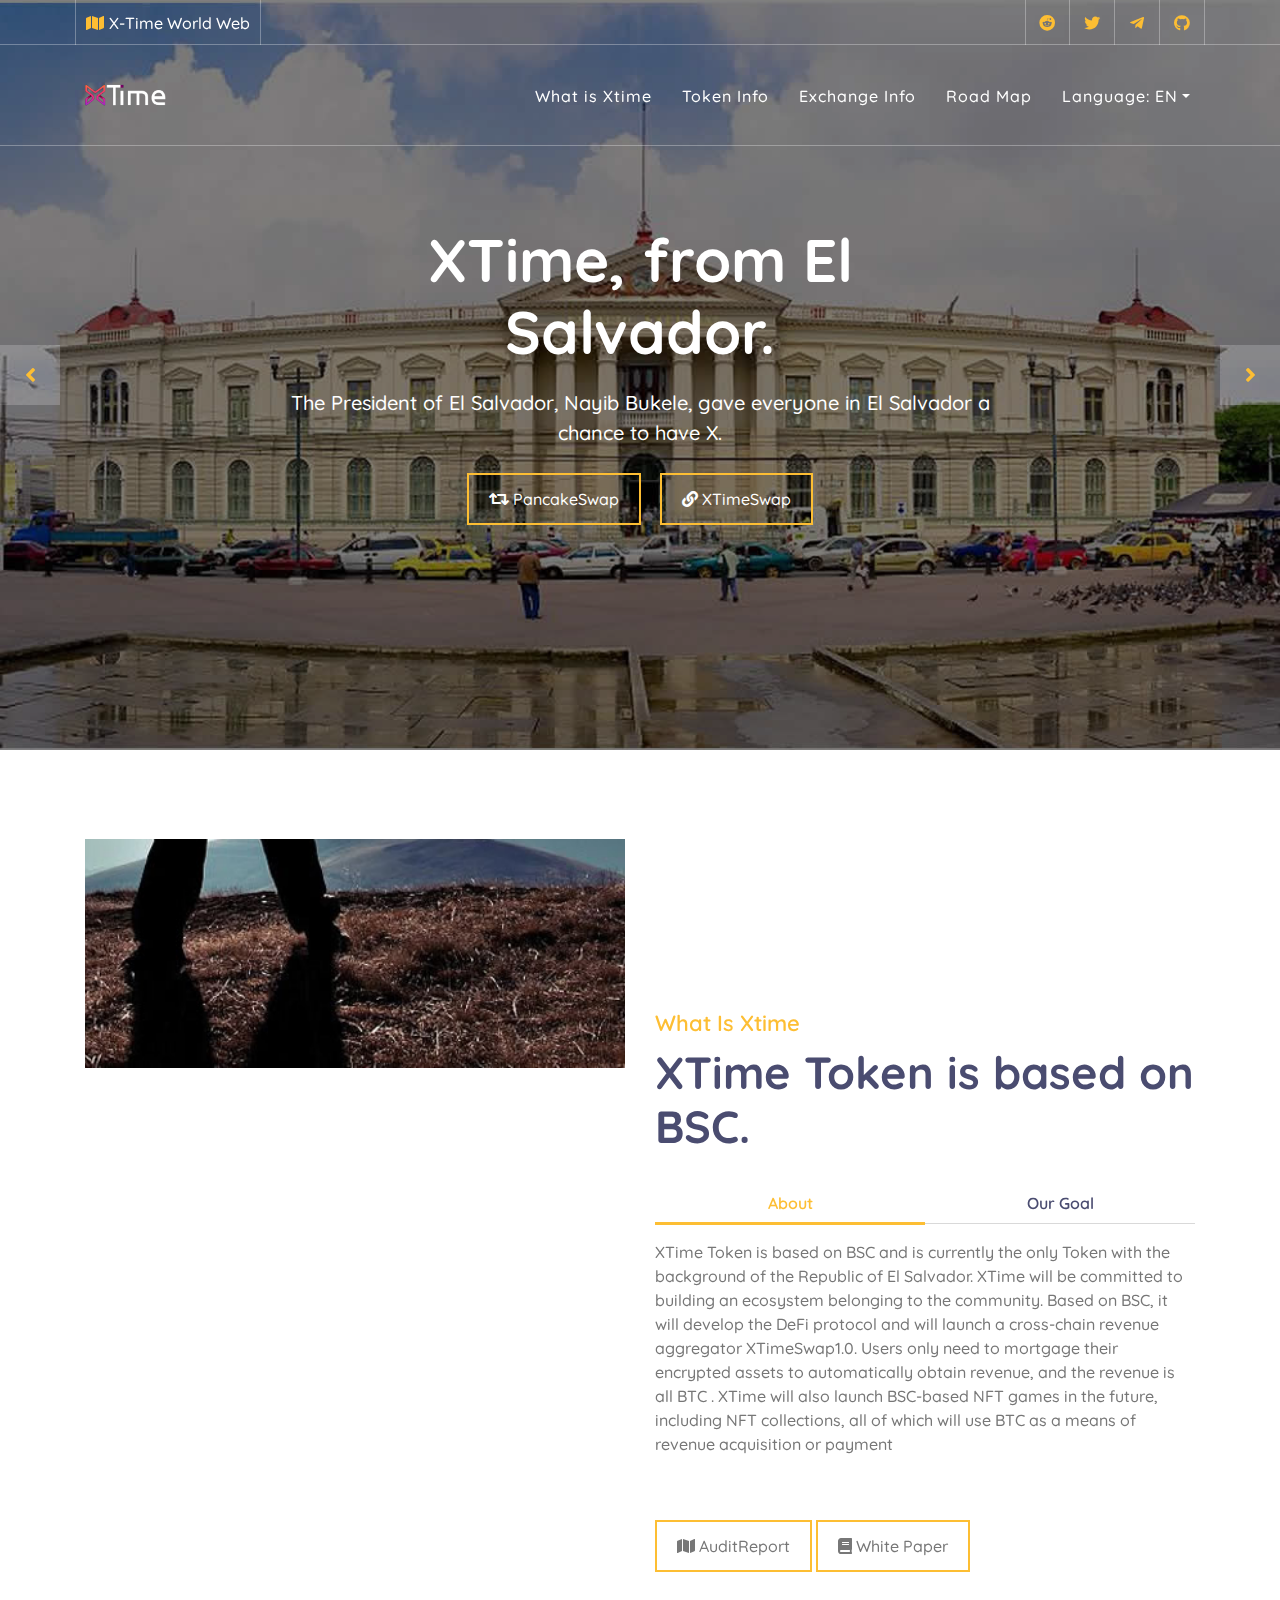
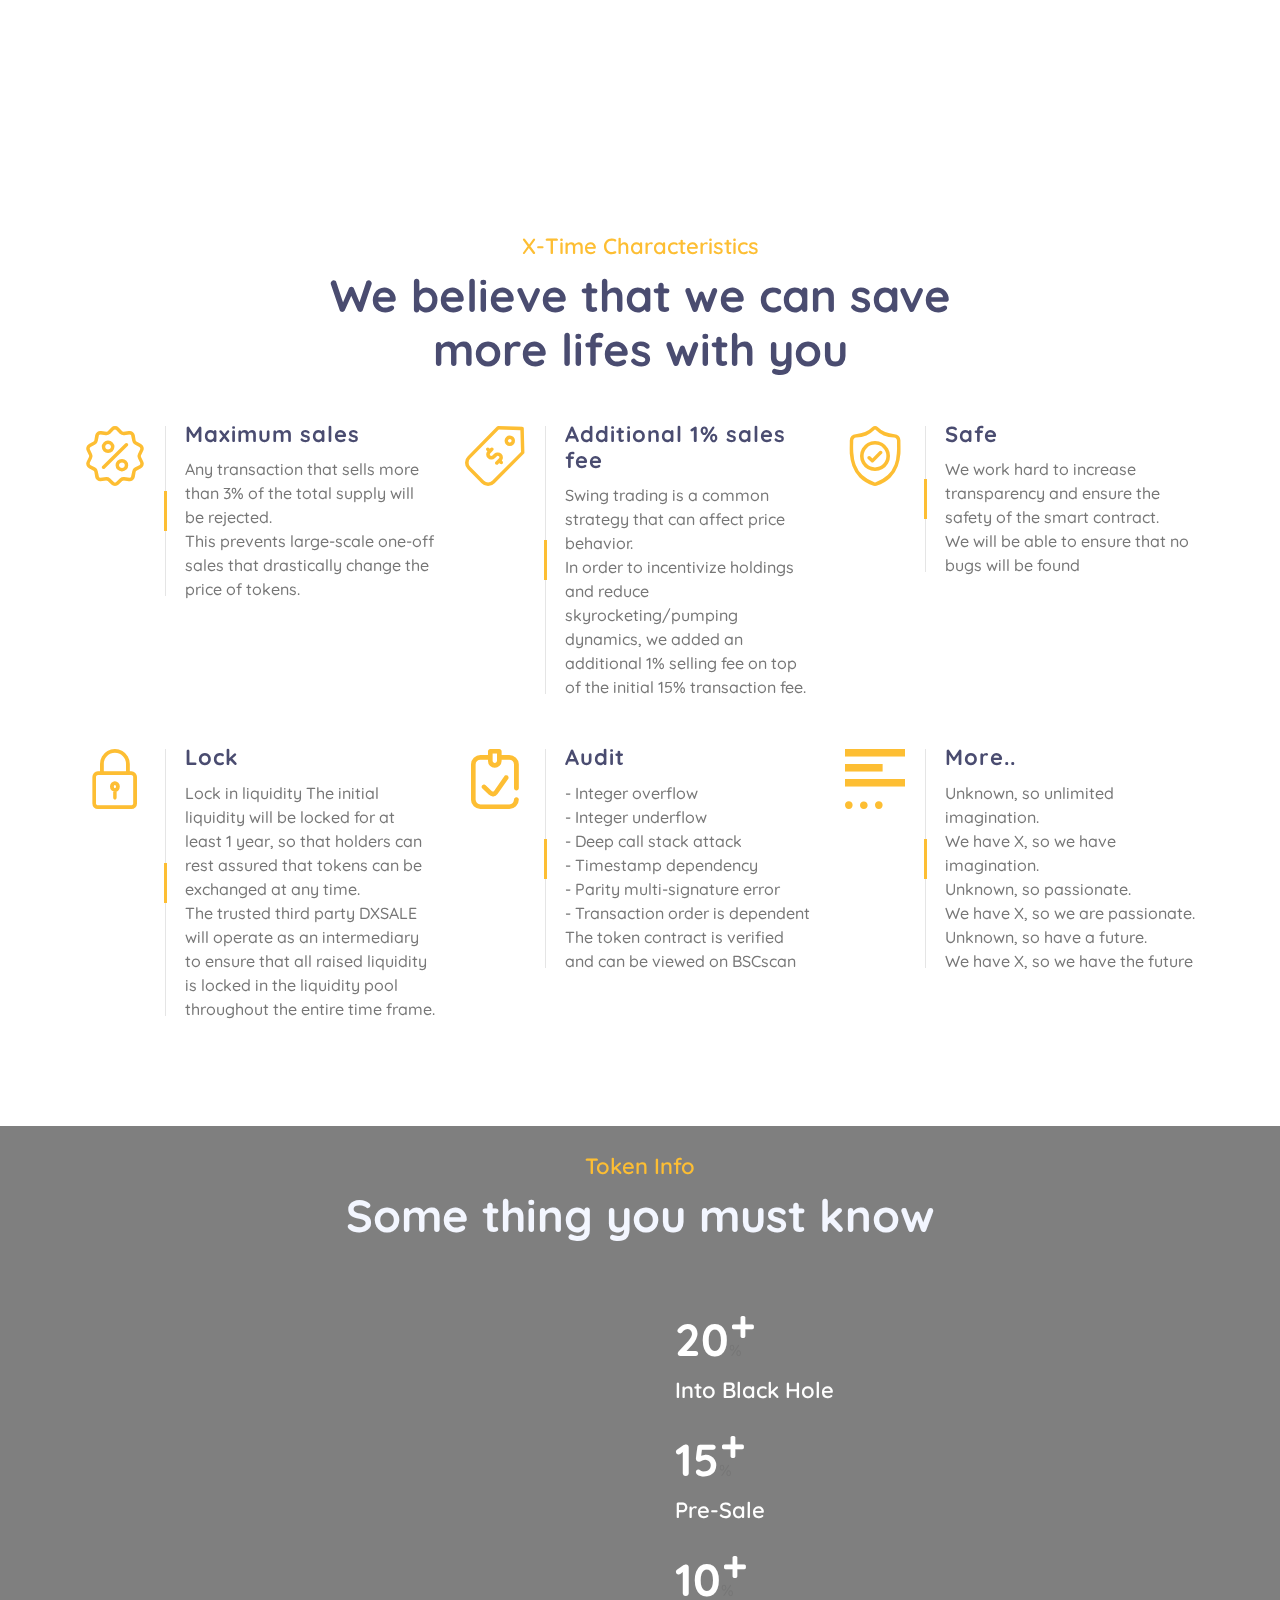
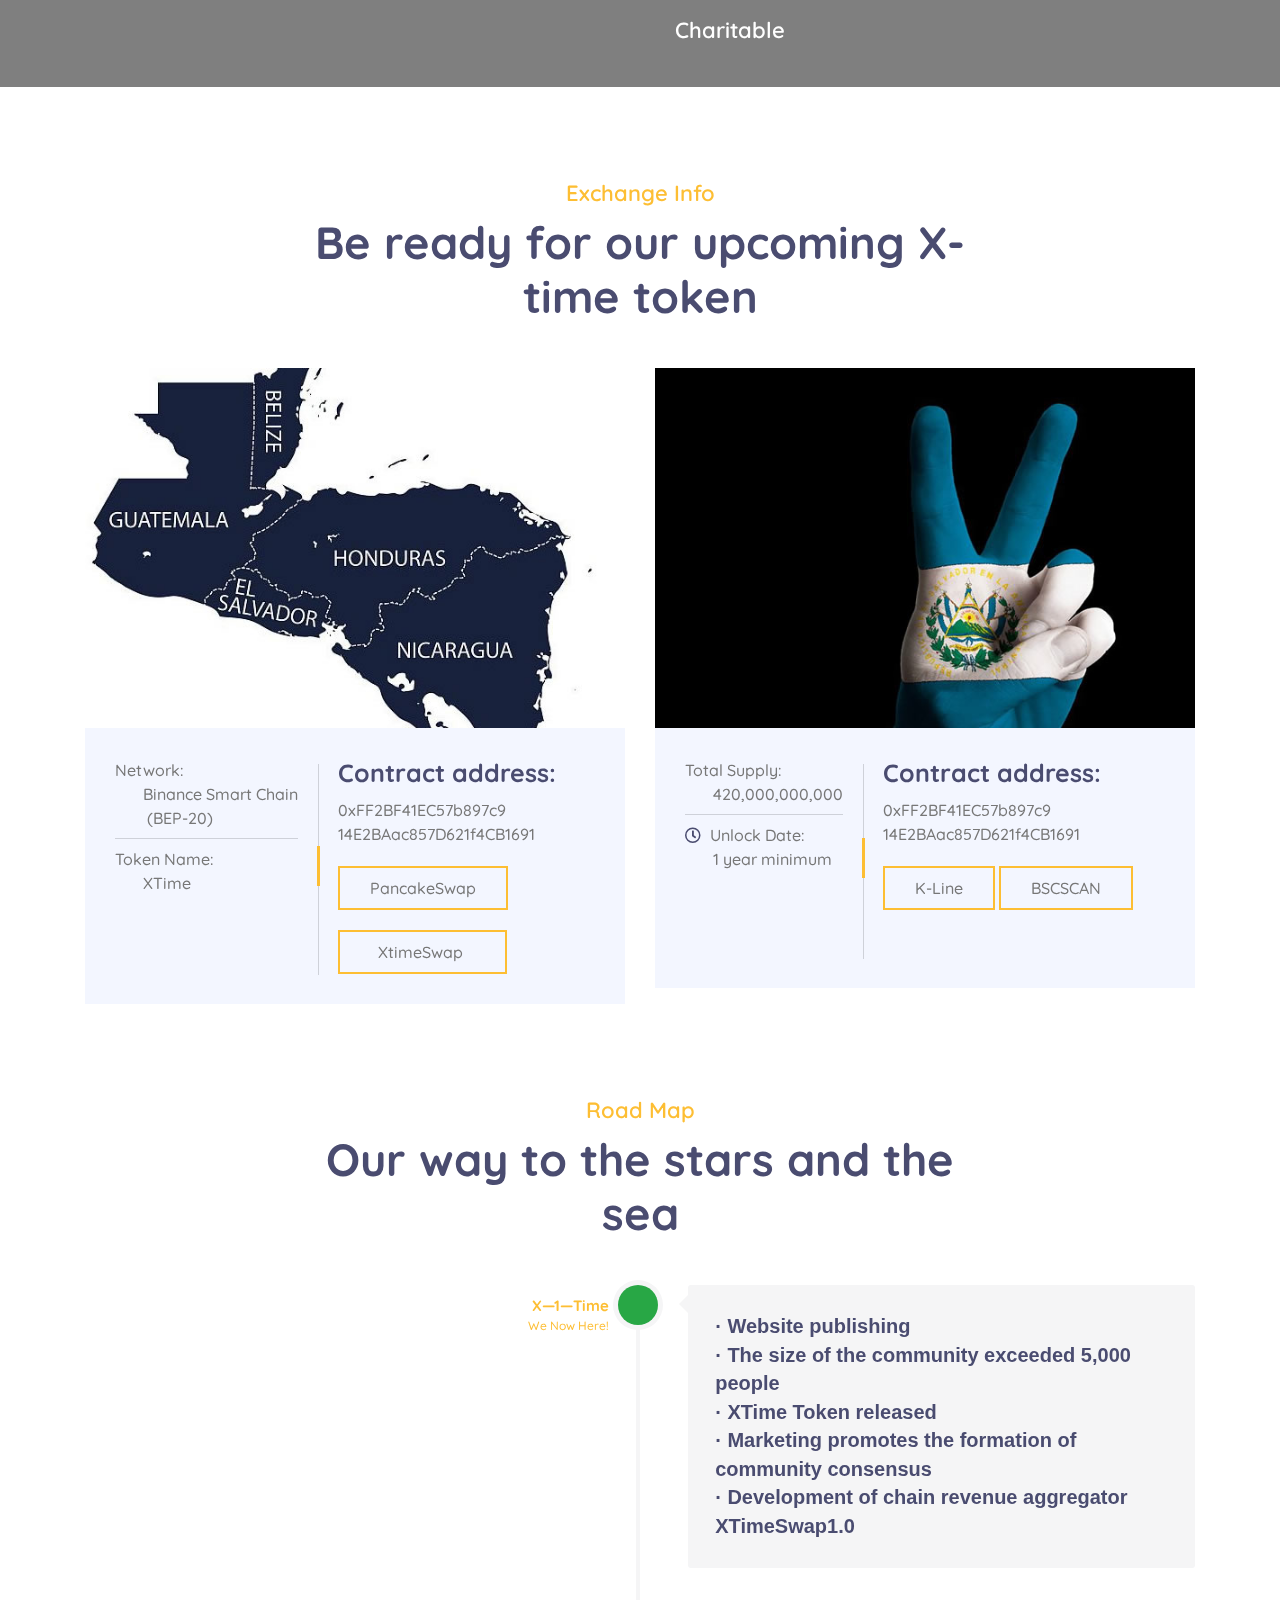
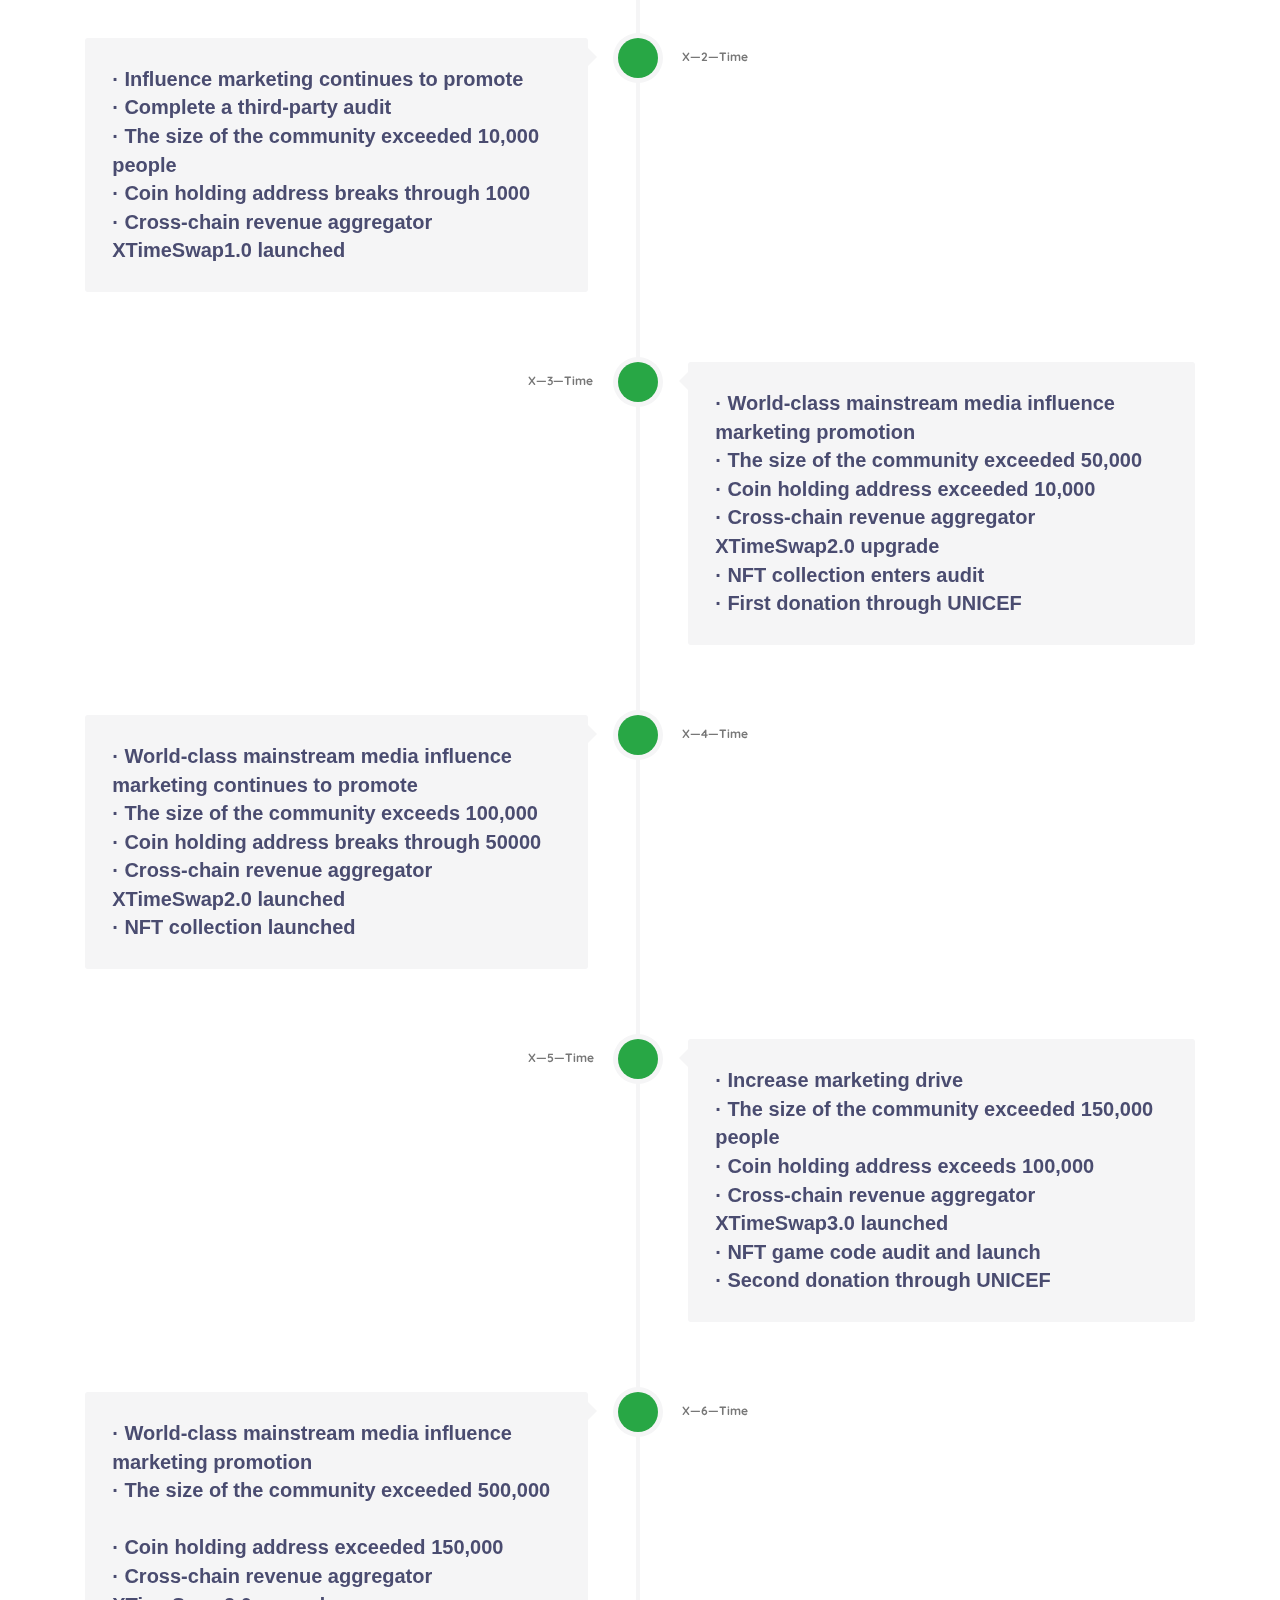
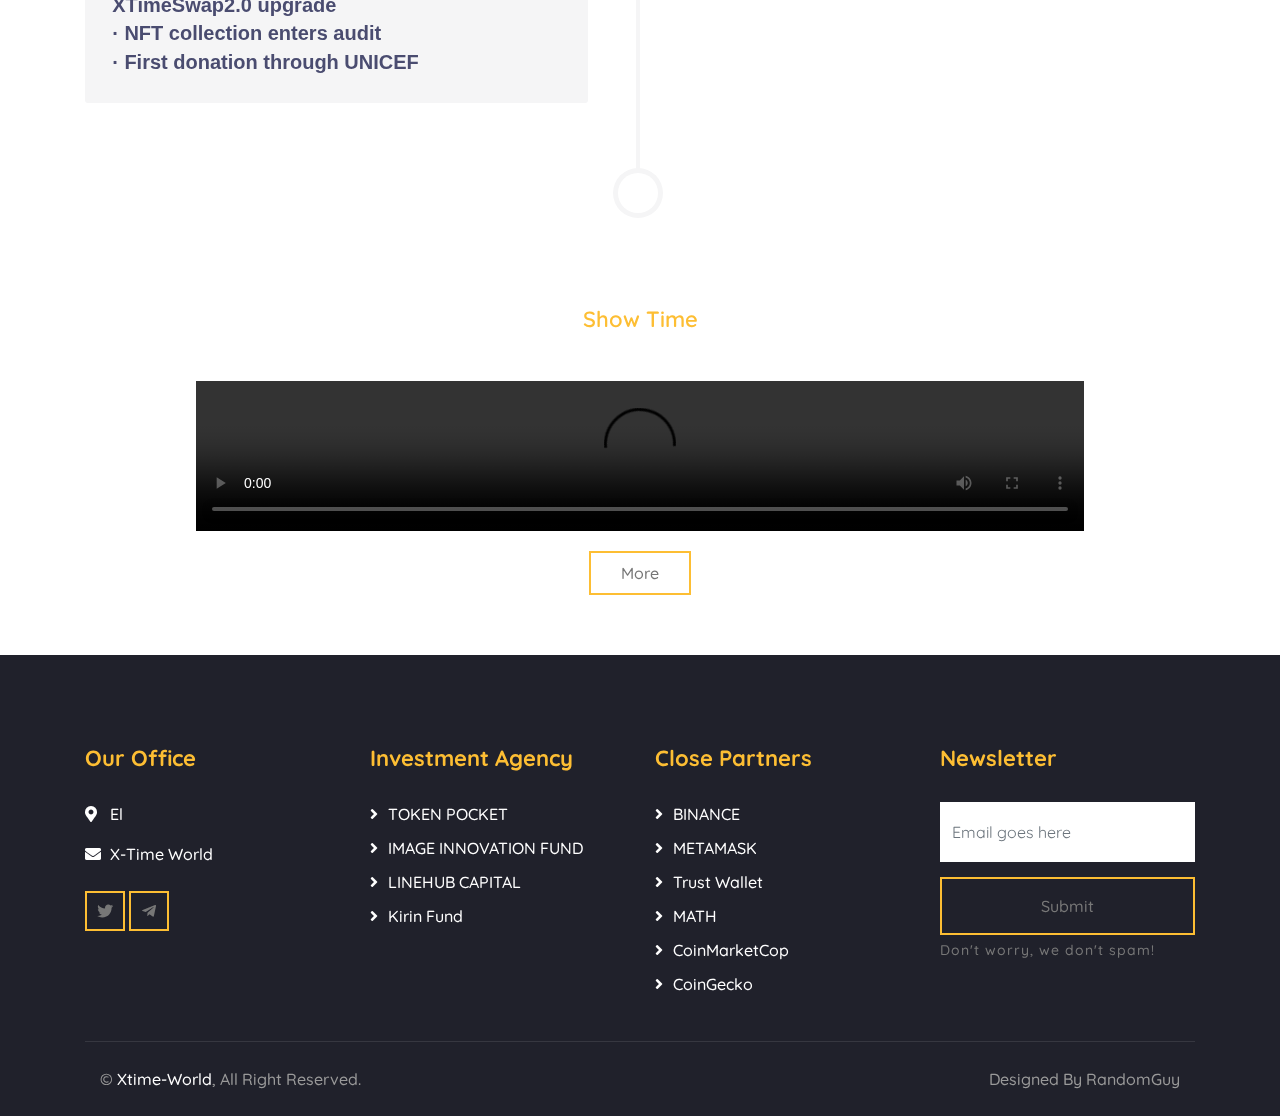
==== index.html @ 5f79896c "God make this page" ====
<!DOCTYPE html>
<html>
	<head>
		<meta charset="utf-8">
		<title>Xtime World</title>
		<meta content="width=device-width, initial-scale=1.0" name="viewport">
		<meta content="Xtime World Bitcoin" name="keywords">
		<meta content="Xtime  World" name="description">
		<meta name="twitter:image" content = "img/logo-icon.png">
		<meta name="twitter:card" content="summary">
		<meta name="twitter:title" content="XTime Token is based on BSC and is currently the only Token with the background of the Republic of El Salvador. ">
		<meta name="twitter:description" content="XTime World">
		<!-- Favicon -->
		<link href="img/logo-icon.png" rel="icon">

		<!-- Google Font -->
		<link href="https://fonts.googleapis.com/css2?family=Quicksand:wght@300;400;500;600;700&display=swap"
			rel="stylesheet">

		<!-- CSS Libraries -->
		<link href="https://stackpath.bootstrapcdn.com/bootstrap/4.4.1/css/bootstrap.min.css" rel="stylesheet">
		<link href="https://cdn.bootcdn.net/ajax/libs/font-awesome/5.15.3/css/all.min.css" rel="stylesheet">
		<link href="lib/flaticon/font/flaticon.css" rel="stylesheet">
		<link href="lib/animate/animate.min.css" rel="stylesheet">
		<link href="lib/owlcarousel/assets/owl.carousel.min.css" rel="stylesheet">
		<script src="https://cdn.staticfile.org/echarts/4.3.0/echarts.min.js"></script>
		<!-- Template Stylesheet -->
		<link href="css/style.css" rel="stylesheet">
	</head>

	<body>
		<!-- Top Bar Start -->
		<div class="top-bar d-none d-md-block">
			<div class="container-fluid">
				<div class="row">
					<div class="col-md-8">
						<div class="top-bar-left">
							<div class="text">
								<i class="fas fa-map"></i>
								<p>X-Time World Web</p>
							</div>
						</div>
					</div>
					<div class="col-md-4">
						<div class="top-bar-right">
							<div class="social">
								<a href="https://www.reddit.com/r/XTimeOfficial/"><i class="fab fa-reddit"></i></a>
								<a href="https://twitter.com/SLV_XTime"><i class="fab fa-twitter"></i></a>
								<a href="https://t.me/XTimeOC"><i class="fab fa-telegram-plane"></i></a>
								<a href=""><i class="fab fa-github"></i></a>
							</div>
						</div>
					</div>
				</div>
			</div>
		</div>
		<!-- Top Bar End -->

		<!-- Nav Bar Start -->
		<div class="navbar navbar-expand-lg bg-dark navbar-dark">
			<div class="container-fluid">
				<img src="img/logo.png" style="height: 60px;" />
				<button type="button" class="navbar-toggler" data-toggle="collapse" data-target="#navbarCollapse">
					<span class="navbar-toggler-icon"></span>
				</button>

				<div class="collapse navbar-collapse justify-content-between" id="navbarCollapse">
					<div class="navbar-nav ml-auto">
						<a href="#about" class="nav-item nav-link label trans">What is Xtime</a>
						<a href="#tokeninfo" class="nav-item nav-link label trans">Token Info</a>
						<a href="#exchangeinfo" class="nav-item nav-link label trans">Exchange Info</a>
						<a href="#roadmap" class="nav-item nav-link label trans">Road Map</a>

						<div class="nav-item dropdown">
							<a href="#" class="nav-link dropdown-toggle trans" data-toggle="dropdown">Language: EN</a>
							<div class="dropdown-menu" id="menux">
								<a onclick="window.translate(-1)" class="dropdown-item">English</a>
								<a onclick="window.translate(0)" class="dropdown-item">简体中文</a>
								<a onclick="window.translate(1)" class="dropdown-item">繁體中文</a>
								<a onclick="window.translate(2)" class="dropdown-item">日本語</a>
							</div>
						</div>
					</div>
				</div>
			</div>
		</div>
		<!-- Nav Bar End -->


		<!-- Carousel Start -->
		<div class="carousel">
			<div class="container-fluid">
				<div class="owl-carousel">
					<div class="carousel-item">
						<div class="carousel-img">
							<img src="img/carousel-1.jpg" alt="Image">
						</div>
						<div class="carousel-text">
							<h1 class="trans">XTime, from El Salvador.</h1>
							<p id="p1" class="trans">
								The President of El Salvador, Nayib Bukele, gave everyone in El Salvador a chance to
								have X.
							</p>
							<div class="carousel-btn">
								<a class="btn btn-custom" href="https://pancakeswap.finance/swap?outputCurrency=0xFF2BF41EC57b897c914E2BAac857D621f4CB1691">
									<i class="fas fa-retweet"></i>
									PancakeSwap
								</a>
								<a class="btn btn-custom" href="XTimeSwap/index.html">
									<i class="fas fa-link" ></i>
									XTimeSwap
								</a>
							</div>
						</div>
					</div>
					<div class="carousel-item">
						<div class="carousel-img">
							<img src="img/carousel-2.jpg" alt="Image">
						</div>
						<div class="carousel-text">
							<h1 class="trans">Unknown, so unlimited imagination.</h1>
							<p id="p2" class="trans">
								We have X, so we have imagination.
								We have X, so we are passionate.
								We have X, so we have the future.
							</p>
							<div class="carousel-btn">
								<a class="btn btn-custom" href="https://pancakeswap.finance/swap?outputCurrency=0xFF2BF41EC57b897c914E2BAac857D621f4CB1691">
									<i class="fas fa-retweet"></i>
									PancakeSwap
								</a>
								<a class="btn btn-custom" href="XTimeSwap/index.html">
									<i class="fas fa-link"></i>
									XTimeSwap
								</a>
							</div>
						</div>
					</div>
					<div class="carousel-item">
						<div class="carousel-img">
							<img src="img/carousel-3.jpg" alt="Image">
						</div>
						<div class="carousel-text">
							<h1 class="trans">Bringing smiles to millions</h1>
							<p id="p3" class="trans">
								Hopefully, this opportunity can be brought to everyone in the world through XTime.
							</p>
							<div class="carousel-btn">
								<a class="btn btn-custom" href="https://pancakeswap.finance/swap?outputCurrency=0xFF2BF41EC57b897c914E2BAac857D621f4CB1691">
									<i class="fas fa-retweet"></i>
									PancakeSwap
								</a>
								<a class="btn btn-custom" href="XTimeSwap/index.html">
									<i class="fas fa-link" ></i>
									XTimeSwap
								</a>
							</div>
						</div>
					</div>
				</div>
			</div>
		</div>
		<!-- Carousel End -->
		<div id="about">
			<!-- About Start -->
			<div class="about">
				<div class="container">
					<div class="row align-items-center">
						<div class="col-lg-6">
							<div class="about-img" data-parallax="scroll" data-image-src="img/about.jpg"></div>
						</div>
						<div class="col-lg-6">
							<div class="section-header">
								<p class="trans">What is Xtime</p>
								<h2 class="trans">XTime Token is based on BSC.</h2>
							</div>
							<div class="about-tab">
								<ul class="nav nav-pills nav-justified">
									<li class="nav-item">
										<a class="nav-link active trans" data-toggle="pill" href="#tab-content-1">About</a>
									</li>
									<li class="nav-item">
										<a class="nav-link trans" data-toggle="pill" href="#tab-content-2">Our Goal</a>
									</li>
								</ul>

								<div class="tab-content">
									<div id="tab-content-1" class="container tab-pane active">
										<p id="p4" class="trans">
											XTime Token is based on BSC and is currently the only Token with the background
											of
											the Republic of El Salvador. XTime will be committed to building an ecosystem
											belonging to the community. Based on BSC, it will develop the DeFi protocol and
											will
											launch a cross-chain revenue aggregator XTimeSwap1.0. Users only need to mortgage
											their
											encrypted assets to automatically obtain revenue, and the revenue is all BTC .
											XTime
											will also launch BSC-based NFT games in the future, including NFT collections,
											all
											of which will use BTC as a means of revenue acquisition or payment
										</p>
										<br /><br />
										<a class="btn btn-custom" 
										href="./XTime.pdf"
										>
											<i class="fas fa-map"></i>&nbsp;<span class="trans">AuditReport</span>
										</a>
										<a class="btn btn-custom" href="./whitepaper.pdf">
											<i class="fas fa-book"></i>&nbsp;<span class="trans">White Paper</span>
										</a>
									</div>
									<div id="tab-content-2" class="container tab-pane fade">
										<p id="p6" class="trans">
											XTime's future goals are undoubtedly inclusive and powerful. In the future
											roadmap,
											XTime's goal is to establish a cross-chain financial infrastructure, unlock the
											Internet of value, and at the same time cultivate a strong community, and will
											support the willingness to use BTC and XTime as payment methods.
										</p>
										<br /><br /><br /><br /><br /><br />
										<a class="btn btn-custom" 
										href="./XTime.pdf"
										>
											<i class="fas fa-map"></i>&nbsp;<span class="trans">AuditReport</span>
										</a>
										<a class="btn btn-custom" href="./whitepaper.pdf">
											<i class="fas fa-book"></i>&nbsp;<span class="trans">White Paper</span>
										</a>
									</div>

								</div>
							</div>
						</div>
					</div>
				</div>
			</div>
			<!-- About End -->


			<!-- Service Start -->
			<div class="service">
				<div class="container">
					<div class="section-header text-center">
						<p class="trans">X-Time Characteristics</p>
						<h2 class="trans">We believe that we can save more lifes with you</h2>
					</div>
					<div class="row">
						<div class="col-lg-4 col-md-6">
							<div class="service-item">
								<div class="service-icon">
									<i class="flaticon-discount"></i>
								</div>
								<div class="service-text">
									<h3 class="trans">Maximum sales</h3>
									<p id="p7">Any transaction that sells more than
										3% of the total supply will be rejected.<br />
										This prevents large-scale one-off sales
										that drastically change the price of
										tokens.

									</p>
								</div>
							</div>
						</div>
						<div class="col-lg-4 col-md-6">
							<div class="service-item">
								<div class="service-icon">
									<i class="flaticon-fees"></i>
								</div>
								<div class="service-text">
									<h3 class="trans">Additional 1% sales fee</h3>
									<p>Swing trading is a common strategy
										that can affect price behavior.<br /> In order
										to incentivize holdings and reduce
										skyrocketing/pumping dynamics, we
										added an additional 1% selling fee on
										top of the initial 15% transaction fee.
									</p>
								</div>
							</div>
						</div>
						<div class="col-lg-4 col-md-6">
							<div class="service-item">
								<div class="service-icon">
									<i class="flaticon-shield"></i>
								</div>
								<div class="service-text">
									<h3 class="trans">Safe</h3>
									<p>We work hard to increase transparency and
										ensure the safety of the smart contract.<br /> We
										will be able to ensure that no bugs will be
										found

									</p>
								</div>
							</div>
						</div>
						<div class="col-lg-4 col-md-6">
							<div class="service-item">
								<div class="service-icon">
									<i class="flaticon-padlock-1"></i>
								</div>
								<div class="service-text">
									<h3 class="trans">Lock</h3>
									<p>Lock in liquidity
										The initial liquidity will be locked for at least 1
										year, so that holders can rest assured that
										tokens can be exchanged at any time.<br />
										The trusted third party DXSALE will operate as
										an intermediary to ensure that all raised
										liquidity is locked in the liquidity pool
										throughout the entire time frame.

									</p>
								</div>
							</div>
						</div>
						<div class="col-lg-4 col-md-6">
							<div class="service-item">
								<div class="service-icon">
									<i class="flaticon-audit"></i>
								</div>
								<div class="service-text">
									<h3 class="trans">Audit</h3>
									<p> - Integer overflow<br />
										- Integer underflow<br />
										- Deep call stack attack<br />
										- Timestamp dependency<br />
										- Parity multi-signature error<br />
										- Transaction order is dependent<br />
										The token contract is verified and can be
										viewed on BSCscan

									</p>
								</div>
							</div>
						</div>
						<div class="col-lg-4 col-md-6">
							<div class="service-item">
								<div class="service-icon">
									<i class="flaticon-read-more"></i>
								</div>
								<div class="service-text">
									<h3 class="trans">More..</h3>
									<p>Unknown, so unlimited imagination.<br />
										We have X, so we have imagination.<br />
										Unknown, so passionate.<br />
										We have X, so we are passionate.<br />
										Unknown, so have a future.<br />
										We have X, so we have the future

									</p>
								</div>
							</div>
						</div>
					</div>
				</div>
			</div>
			<!-- Service End -->
		</div>
		<!-- Facts Start -->
		<div id="tokeninfo" class="facts" data-parallax="scroll" data-image-src="img/facts.jpg">

			<div class="container">
				<div class="section-header text-center">
					<br />
					<p class="trans">Token Info</p>
					<h2 style="color: #F3F6FF;" class="trans">Some thing you must know</h2>
				</div>
				<div class="row">
					<div class="col-lg-6 col-md-12">
						<div id="main" style="width: 100%;height: 400px;"></div>
					</div>
					<div class="col-lg-6 col-md-12">
						<div class="facts-item">
							<i class="flaticon-charity"></i>
							<div class="facts-text">
								<h3 class="facts-plus" data-toggle="counter-up">20</h3>%
								<p class="trans">Into Black Hole</p>
							</div>
						</div>
						<div class="facts-item">
							<i class="flaticon-charity"></i>
							<div class="facts-text">
								<h3 class="facts-plus" data-toggle="counter-up">15</h3>%
								<p class="trans">Pre-Sale</p>
							</div>
						</div>
						<div class="facts-item">
							<i class="flaticon-charity"></i>
							<div class="facts-text">
								<h3 class="facts-plus" data-toggle="counter-up">10</h3>%
								<p class="trans">Charitable</p>
							</div>
						</div>
					</div>
				</div>
			</div>
		</div>
		<!-- Facts End -->

		<!-- Event Start -->
		<div id="exchangeinfo" class="event">
			<div class="container">
				<div class="section-header text-center">
					<p class="trans">Exchange Info</p>
					<h2 class="trans">Be ready for our upcoming X-time token</h2>
				</div>
				<div class="row">
					<div class="col-lg-6">
						<div class="event-item">
							<img src="img/event-1.jpg" alt="Image">
							<div class="event-content">
								<div class="event-meta">
									<p>Network:<br />&nbsp;&nbsp;&nbsp;&nbsp;&nbsp;&nbsp;&nbsp;Binance Smart
										Chain<br />&nbsp;&nbsp;&nbsp;&nbsp;&nbsp;&nbsp;&nbsp; (BEP-20)</p>
									<p>Token Name:<br />&nbsp;&nbsp;&nbsp;&nbsp;&nbsp;&nbsp;&nbsp;XTime </p>
								</div>
								<div class="event-text">
									<h3>Contract address:</h3>
									<p style="word-wrap: break-word;">
										0xFF2BF41EC57b897c9<br/>14E2BAac857D621f4CB1691
									</p>
									<a class="btn btn-custom" href="https://pancakeswap.finance/swap?outputCurrency=0xFF2BF41EC57b897c914E2BAac857D621f4CB1691">PancakeSwap</a>
									<a class="btn btn-custom"
										href="">&nbsp;&nbsp;XtimeSwap&nbsp;&nbsp;&nbsp;</a>
								</div>
							</div>
						</div>
					</div>
					<div class="col-lg-6">
						<div class="event-item">
							<img src="img/event-2.jpg" alt="Image">
							<div class="event-content">
								<div class="event-meta">
									<p>Total
										Supply:<br />&nbsp;&nbsp;&nbsp;&nbsp;&nbsp;&nbsp;&nbsp;420,000,000,000
									</p>
									<p><i class="far fa-clock"></i>Unlock
										Date:<br />&nbsp;&nbsp;&nbsp;&nbsp;&nbsp;&nbsp;&nbsp;1 year minimum</p>
								</div>
								<div class="event-text">
									<h3>Contract address:</h3>
									<p style="word-wrap: break-word;">
										0xFF2BF41EC57b897c9<br/>14E2BAac857D621f4CB1691
									</p>
									<a class="btn btn-custom trans" href="https://poocoin.app/tokens/0xff2bf41ec57b897c914e2baac857d621f4cb1691">K-Line</a>
									<a class="btn btn-custom" href="https://bscscan.com/token/0xff2bf41ec57b897c914e2baac857d621f4cb1691#balances">BSCSCAN</a>
									<br />
									<br />
									<br />
									
								</div>
							</div>
						</div>
					</div>
				</div>
			</div>
		</div>
		<!-- Event End -->


		<!-- Team Start -->
<!-- 		<div id="teaminfo" class="team">
			<div class="container">
				<div class="section-header text-center">
					<p>Meet Our Team</p>
					<h2>Awesome guys behind our charity activities</h2>
				</div>
				<div class="row">
					<div class="col-lg-3 col-md-6">
						<div class="team-item">
							<div class="team-img">
								<img src="img/team-1.jpg" alt="Team Image">
							</div>
							<div class="team-text">
								<h2>Donald John</h2>
								<p>Founder & CEO</p>
								<div class="team-social">
									<a href=""><i class="fab fa-twitter"></i></a>
									<a href=""><i class="fab fa-facebook-f"></i></a>
									<a href=""><i class="fab fa-linkedin-in"></i></a>
									<a href=""><i class="fab fa-instagram"></i></a>
								</div>
							</div>
						</div>
					</div>
					<div class="col-lg-3 col-md-6">
						<div class="team-item">
							<div class="team-img">
								<img src="img/team-2.jpg" alt="Team Image">
							</div>
							<div class="team-text">
								<h2>Adam Phillips</h2>
								<p>Chef Executive</p>
								<div class="team-social">
									<a href=""><i class="fab fa-twitter"></i></a>
									<a href=""><i class="fab fa-facebook-f"></i></a>
									<a href=""><i class="fab fa-linkedin-in"></i></a>
									<a href=""><i class="fab fa-instagram"></i></a>
								</div>
							</div>
						</div>
					</div>
					<div class="col-lg-3 col-md-6">
						<div class="team-item">
							<div class="team-img">
								<img src="img/team-3.jpg" alt="Team Image">
							</div>
							<div class="team-text">
								<h2>Thomas Olsen</h2>
								<p>Chef Advisor</p>
								<div class="team-social">
									<a href=""><i class="fab fa-twitter"></i></a>
									<a href=""><i class="fab fa-facebook-f"></i></a>
									<a href=""><i class="fab fa-linkedin-in"></i></a>
									<a href=""><i class="fab fa-instagram"></i></a>
								</div>
							</div>
						</div>
					</div>
					<div class="col-lg-3 col-md-6">
						<div class="team-item">
							<div class="team-img">
								<img src="img/team-4.jpg" alt="Team Image">
							</div>
							<div class="team-text">
								<h2>James Alien</h2>
								<p>Advisor</p>
								<div class="team-social">
									<a href=""><i class="fab fa-twitter"></i></a>
									<a href=""><i class="fab fa-facebook-f"></i></a>
									<a href=""><i class="fab fa-linkedin-in"></i></a>
									<a href=""><i class="fab fa-instagram"></i></a>
								</div>
							</div>
						</div>
					</div>
				</div>
			</div>
		</div> -->
		<!-- Team End -->
		<div id="roadmap" class="event">
			<div class="container">
				<div class="section-header text-center">
					<p>Road Map</p>
					<h2>Our way to the stars and the sea</h2>
				</div>
				<div class="row">
					<div class="timeline-centered col-lg-12 col-md-12">

						<article class="timeline-entry">

							<div class="timeline-entry-inner">
								<time class="timeline-time" style="color: #FDBE33;"
									datetime="2014-01-10T03:45"><span>X—1—Time</span>
									<span>We Now Here!</span></time>

								<div class="timeline-icon bg-success">
									<i class="entypo-feather"></i>
								</div>

								<div class="timeline-label">
									<p style="font-size: 20px;font-weight: 600;" class="trans" id="r1">· Website publishing<br />
										· The size of the community exceeded 5,000 people<br />
										· XTime Token released<br />
										· Marketing promotes the formation of community consensus<br />
										· Development of chain revenue aggregator XTimeSwap1.0<br />
									</p>
								</div>
							</div>

						</article>


						<article class="timeline-entry left-aligned">

							<div class="timeline-entry-inner">
								<time class="timeline-time" datetime="2014-01-10T03:45"><span>X—2—Time</span>
								</time>

								<div class="timeline-icon bg-success">
									<i class="entypo-feather"></i>
								</div>

								<div class="timeline-label">
									<p style="font-size: 20px;font-weight: 600;" class="trans" id="r2">
										· Influence marketing continues to promote<br />
										· Complete a third-party audit<br />
										· The size of the community exceeded 10,000 people<br />
										· Coin holding address breaks through 1000<br />
										· Cross-chain revenue aggregator XTimeSwap1.0 launched<br />

									</p>
								</div>
							</div>

						</article>

						<article class="timeline-entry">

							<div class="timeline-entry-inner">
								<time class="timeline-time" datetime="2014-01-10T03:45"><span>X—3—Time</span>
								</time>

								<div class="timeline-icon bg-success">
									<i class="entypo-feather"></i>
								</div>

								<div class="timeline-label">
									<p style="font-size: 20px;font-weight: 600;" class="trans" id="r3">
										· World-class mainstream media influence marketing promotion<br />
										· The size of the community exceeded 50,000<br />
										· Coin holding address exceeded 10,000<br />
										· Cross-chain revenue aggregator XTimeSwap2.0 upgrade<br />
										· NFT collection enters audit<br />
										· First donation through UNICEF<br />


									</p>
								</div>
							</div>

						</article>
						<article class="timeline-entry left-aligned">

							<div class="timeline-entry-inner">
								<time class="timeline-time" datetime="2014-01-10T03:45"><span>X—4—Time</span>
								</time>

								<div class="timeline-icon bg-success">
									<i class="entypo-feather"></i>
								</div>

								<div class="timeline-label">
									<p style="font-size: 20px;font-weight: 600;" class="trans" id="r4">
										· World-class mainstream media influence marketing continues to promote <br />
										· The size of the community exceeds 100,000<br />
										· Coin holding address breaks through 50000<br />
										· Cross-chain revenue aggregator XTimeSwap2.0 launched<br />
										· NFT collection launched<br />


									</p>
								</div>
							</div>

						</article>
						<article class="timeline-entry">

							<div class="timeline-entry-inner">
								<time class="timeline-time" datetime="2014-01-10T03:45"><span>X—5—Time</span>
								</time>

								<div class="timeline-icon bg-success">
									<i class="entypo-feather"></i>
								</div>

								<div class="timeline-label">
									<p style="font-size: 20px;font-weight: 600;"  class="trans" id="r5">
										· Increase marketing drive <br />
										· The size of the community exceeded 150,000 people <br />
										· Coin holding address exceeds 100,000 <br />
										· Cross-chain revenue aggregator XTimeSwap3.0 launched <br />
										· NFT game code audit and launch <br />
										· Second donation through UNICEF <br />



									</p>
								</div>
							</div>

						</article>
						<article class="timeline-entry left-aligned">

							<div class="timeline-entry-inner">
								<time class="timeline-time" datetime="2014-01-10T03:45"><span>X—6—Time</span>
								</time>

								<div class="timeline-icon bg-success">
									<i class="entypo-feather"></i>
								</div>

								<div class="timeline-label">
									<p style="font-size: 20px;font-weight: 600;" class="trans" id="r6">
										· World-class mainstream media influence marketing promotion<br />
										· The size of the community exceeded 500,000<br /><br />
										· Coin holding address exceeded 150,000<br />
										· Cross-chain revenue aggregator XTimeSwap2.0 upgrade<br />
										· NFT collection enters audit<br />
										· First donation through UNICEF<br />
									</p>
								</div>
							</div>

						</article>


						<article class="timeline-entry begin">

							<div class="timeline-entry-inner">

								<div class="timeline-icon"
									style="-webkit-transform: rotate(-90deg); -moz-transform: rotate(-90deg);">
									<i class="entypo-flight"></i>
								</div>

							</div>

						</article>

					</div>
				</div>
			</div>
		</div>
		
		<div class="event">
			<div class="container">
				<div class="section-header text-center">
					<p>Show Time</p>
				</div>
				<div class="row">
					<div class="col-lg-12 col-md-12">
						<div style="width:100%;display:flex">
							<div style="flex: 1;"></div>
							<video controls="controls" style="width: 80%;" loop="loop">
							  <source src="img/v.mp4" type="video/mp4" />
							</video>
							<div style="flex: 1;"></div>
						</div>
						<div style="width:100%;display:flex">
							<div style="flex: 1;"></div>
							<a class="btn btn-custom" href="https://www.unicef.org/">More</a>
							<div style="flex: 1;"></div>
						</div>
						
					</div>
				</div>
			</div>
		</div>
		<!-- Footer Start -->
		<div class="footer">
			<div class="container">
				<div class="row">
					<div class="col-lg-3 col-md-6">
						<div class="footer-contact">
							<h2>Our Office</h2>
							<p><i class="fa fa-map-marker-alt"></i>El</p>
							<p><i class="fa fa-envelope"></i>X-Time World</p>
							<div class="footer-social">
								<a class="btn btn-custom" href="https://twitter.com/SLV_XTime"><i class="fab fa-twitter"></i></a>
								<a class="btn btn-custom" href="https://t.me/XTimeOC"><i class="fab fa-telegram-plane"></i></a>

							</div>
						</div>
					</div>
					<div class="col-lg-3 col-md-6">
						<div class="footer-link">
							<h2>Investment Agency</h2>
							<a href="">TOKEN POCKET</a>
							<a href="">IMAGE INNOVATION FUND</a>
							<a href="">LINEHUB CAPITAL</a>
							<a href="">Kirin Fund</a>
						</div>
					</div>
					<div class="col-lg-3 col-md-6">
						<div class="footer-link">
							<h2>Close Partners</h2>
							<a href="">BINANCE</a>
							<a href="">METAMASK</a>
							<a href="">Trust Wallet</a>
							<a href="">MATH</a>
							<a href="">CoinMarketCop</a>
							<a href="">CoinGecko</a>
						</div>
					</div>
					<div class="col-lg-3 col-md-6">
						<div class="footer-newsletter">
							<h2>Newsletter</h2>
							<form>
								<input class="form-control" placeholder="Email goes here">
								<button class="btn btn-custom">Submit</button>
								<label>Don't worry, we don't spam!</label>
							</form>
						</div>
					</div>
				</div>
			</div>
			<div class="container copyright">
				<div class="row">
					<div class="col-md-6">
						<p>&copy; <a href="#">Xtime-World</a>, All Right Reserved.</p>
					</div>
					<div class="col-md-6">
						<p>Designed By RandomGuy</a></p>
					</div>
				</div>
			</div>
		</div>
		<!-- Footer End -->

		<!-- Back to top button -->
		<a href="#" class="back-to-top"><i class="fa fa-chevron-up"></i></a>

		<!-- Pre Loader -->
		<div id="loader" class="show">
			<div class="loader"></div>
		</div>

		<!-- JavaScript Libraries -->
		<script src="https://code.jquery.com/jquery-3.4.1.min.js"></script>
		<script src="https://stackpath.bootstrapcdn.com/bootstrap/4.4.1/js/bootstrap.bundle.min.js"></script>
		<script src="lib/easing/easing.min.js"></script>
		<script src="lib/owlcarousel/owl.carousel.min.js"></script>
		<script src="lib/waypoints/waypoints.min.js"></script>
		<script src="lib/counterup/counterup.min.js"></script>
		<script src="lib/parallax/parallax.min.js"></script>


		<!-- Template Javascript -->
		<script src="js/main.js"></script>
		<script src="js/utils.js"></script>
		<script src="js/translate.js"></script>
	</body>
</html>
---- lib/flaticon/font/flaticon.css ----
@font-face {
    font-family: "flaticon";
    src: url("./flaticon.ttf?b1bcb8b92b502388e025e127304c8bf7") format("truetype"),
url("./flaticon.woff?b1bcb8b92b502388e025e127304c8bf7") format("woff"),
url("./flaticon.woff2?b1bcb8b92b502388e025e127304c8bf7") format("woff2"),
url("./flaticon.eot?b1bcb8b92b502388e025e127304c8bf7#iefix") format("embedded-opentype"),
url("./flaticon.svg?b1bcb8b92b502388e025e127304c8bf7#flaticon") format("svg");
}

i[class^="flaticon-"]:before, i[class*=" flaticon-"]:before {
    font-family: flaticon !important;
    font-style: normal;
    font-weight: normal !important;
    font-variant: normal;
    text-transform: none;
    line-height: 1;
    -webkit-font-smoothing: antialiased;
    -moz-osx-font-smoothing: grayscale;
}

.flaticon-discount:before {
    content: "\f101";
}
.flaticon-audit:before {
    content: "\f102";
}
.flaticon-shield:before {
    content: "\f103";
}
.flaticon-font:before {
    content: "\f104";
}
.flaticon-font-1:before {
    content: "\f105";
}
.flaticon-padlock-1:before {
    content: "\f106";
}
.flaticon-fees:before {
    content: "\f107";
}
.flaticon-read-more:before {
    content: "\f108";
}
---- css/style.css ----
/*******************************/
/********* General CSS *********/
/*******************************/
body {
	color: #777777;
	font-weight: 500;
	background: #ffffff;
	font-family: 'Quicksand', sans-serif;
}

h1,
h2,
h3,
h4,
h5,
h6 {
	color: #4a4c70;
}

a {
	color: #4a4c70;
	transition: .3s;
}

a:hover,
a:active,
a:focus {
	color: #FDBE33;
	outline: none;
	text-decoration: none;
}

.btn.btn-custom {
	padding: 12px 20px;
	text-align: center;
	font-size: 16px;
	font-weight: 500;
	color: #777777;
	border-radius: 0;
	border: 2px solid #FDBE33;
	box-shadow: inset 0 0 0 0 #FDBE33;
	transition: ease-out 0.3s;
	-webkit-transition: ease-out 0.3s;
	-moz-transition: ease-out 0.3s;
}

.btn.btn-custom:hover {
	color: #20212B;
	box-shadow: inset 0 0 0 30px #FDBE33;
}

.btn:focus,
.form-control:focus {
	box-shadow: none;
}

.container-fluid {
	max-width: 1366px;
}

[class^="flaticon-"]:before,
[class*=" flaticon-"]:before,
[class^="flaticon-"]:after,
[class*=" flaticon-"]:after {
	font-size: inherit;
	margin-left: 0;
}


/**********************************/
/****** Loader & Back to Top ******/
/**********************************/
#loader {
	position: fixed;
	top: 0;
	right: 0;
	bottom: 0;
	left: 0;
	display: flex;
	align-items: center;
	justify-content: center;
	background: #ffffff;
	opacity: 0;
	visibility: hidden;
	-webkit-transition: opacity .3s ease-out, visibility 0s linear .3s;
	-o-transition: opacity .3s ease-out, visibility 0s linear .3s;
	transition: opacity .3s ease-out, visibility 0s linear .3s;
	z-index: 999;
}

#loader.show {
	-webkit-transition: opacity .6s ease-out, visibility 0s linear 0s;
	-o-transition: opacity .6s ease-out, visibility 0s linear 0s;
	transition: opacity .6s ease-out, visibility 0s linear 0s;
	visibility: visible;
	opacity: 1;
}

#loader .loader {
	position: relative;
	width: 45px;
	height: 45px;
	border: 5px solid #dddddd;
	border-top: 5px solid #FDBE33;
	border-radius: 50%;
	-webkit-animation: spin 2s linear infinite;
	animation: spin 2s linear infinite;
}

@-webkit-keyframes spin {
	0% {
		-webkit-transform: rotate(0deg);
	}

	100% {
		-webkit-transform: rotate(360deg);
	}
}

@keyframes spin {
	0% {
		transform: rotate(0deg);
	}

	100% {
		transform: rotate(360deg);
	}
}

.back-to-top {
	position: fixed;
	display: none;
	background: #FDBE33;
	width: 44px;
	height: 44px;
	text-align: center;
	line-height: 1;
	font-size: 22px;
	right: 15px;
	bottom: 15px;
	transition: background 0.5s;
	z-index: 9;
}

.back-to-top i {
	color: #4a4c70;
	padding-top: 10px;
}

.back-to-top:hover {
	background: #4a4c70;
}

.back-to-top:hover i {
	color: #FDBE33;
}


/**********************************/
/********** Top Bar CSS ***********/
/**********************************/
.top-bar {
	position: absolute;
	height: 45px;
	width: 100%;
	top: 0;
	left: 0;
	z-index: 3;
	border-bottom: 1px solid rgba(255, 255, 255, .3);
}

.top-bar .top-bar-left {
	display: flex;
	align-items: center;
	justify-content: flex-start;
}

.top-bar .top-bar-right {
	display: flex;
	align-items: center;
	justify-content: flex-end;
}

.top-bar .text {
	display: flex;
	align-items: center;
	justify-content: center;
	flex-direction: row;
	height: 45px;
	padding: 0 10px;
	text-align: center;
	border-left: 1px solid rgba(255, 255, 255, .3);
}

.top-bar .text:last-child {
	border-right: 1px solid rgba(255, 255, 255, .3);
}

.top-bar .text i {
	font-size: 16px;
	color: #FDBE33;
	margin-right: 5px;
}

.top-bar .text p {
	color: #ffffff;
	font-size: 16px;
	font-weight: 500;
	margin: 0;
}

.top-bar .social {
	display: flex;
	height: 45px;
	font-size: 0;
	justify-content: flex-end;
}

.top-bar .social a {
	display: flex;
	align-items: center;
	justify-content: center;
	width: 45px;
	height: 100%;
	font-size: 16px;
	color: #FDBE33;
	border-right: 1px solid rgba(255, 255, 255, .3);
}

.top-bar .social a:first-child {
	border-left: 1px solid rgba(255, 255, 255, .3);
}

.top-bar .social a:hover {
	color: #ffffff;
	background: #FDBE33;
}

@media (min-width: 992px) {
	.top-bar {
		padding: 0 60px;
	}
}


/**********************************/
/*********** Nav Bar CSS **********/
/**********************************/
.navbar {
	position: relative;
	transition: .5s;
	z-index: 999;
}

.navbar.nav-sticky {
	position: fixed;
	top: 0;
	width: 100%;
	box-shadow: 0 2px 5px rgba(0, 0, 0, .3);
	transition: .5s;
}

.navbar .navbar-brand {
	margin: 0;
	color: #ffffff;
	font-size: 45px;
	line-height: 0px;
	font-weight: 700;
	letter-spacing: 5px;
	text-transform: uppercase;
}

.navbar .navbar-brand img {
	max-width: 100%;
	max-height: 40px;
}

.navbar-dark .navbar-nav .nav-link,
.navbar-dark .navbar-nav .nav-link:focus,
.navbar-dark .navbar-nav .nav-link:hover,
.navbar-dark .navbar-nav .nav-link.active {
	padding: 10px 15px 8px 15px;
	color: #ffffff;
}

.navbar-dark .navbar-nav .nav-link:hover,
.navbar-dark .navbar-nav .nav-link.active {
	color: #FDBE33;
	transition: none;
}

.navbar .dropdown-menu {
	margin-top: 0;
	border: 0;
	border-radius: 0;
	background: #f8f9fa;
}

@media (min-width: 992px) {
	.navbar {
		position: absolute;
		width: 100%;
		top: 45px;
		padding: 20px 60px;
		background: transparent !important;
		border-bottom: 1px solid rgba(255, 255, 255, .3);
		z-index: 9;
	}

	.navbar.nav-sticky {
		padding: 10px 60px;
		background: #20212B !important;
		border-bottom: none;
	}

	.page .navbar {
		background: #20212B !important;
	}

	.navbar a.nav-link {
		padding: 8px 15px;
		font-size: 16px;
		letter-spacing: 1px;
	}
}

@media (max-width: 991.98px) {
	.navbar {
		padding: 15px;
		background: #20212B !important;
	}

	.navbar a.nav-link {
		padding: 5px;
	}

	.navbar .dropdown-menu {
		box-shadow: none;
	}
}


/*******************************/
/********** Hero CSS ***********/
/*******************************/
.carousel {
	position: relative;
	width: 100%;
	min-height: 300px;
	background: #ffffff;
	margin-bottom: 45px;
}

.carousel .container-fluid {
	padding: 0;
}

.carousel .carousel-item {
	position: relative;
	width: 100%;
	min-height: 300px;
	display: flex;
	align-items: center;
	justify-content: center;
	flex-direction: column;
}

.carousel .carousel-img {
	position: relative;
	width: 100%;
	height: 100%;
	min-height: 300px;
	text-align: right;
	overflow: hidden;
}

.carousel .carousel-img::after {
	position: absolute;
	content: "";
	top: 0;
	right: 0;
	bottom: 0;
	left: 0;
	background: rgba(0, 0, 0, .5);
	z-index: 1;
}

.carousel .carousel-img img {
	width: 100%;
	height: 100%;
	object-fit: cover;
}

.carousel .carousel-text {
	position: absolute;
	max-width: 700px;
	display: flex;
	align-items: center;
	justify-content: center;
	flex-direction: column;
	z-index: 2;
}

.carousel .carousel-text h1 {
	text-align: center;
	color: #ffffff;
	font-size: 60px;
	font-weight: 700;
	margin-bottom: 20px;
}

.carousel .carousel-text p {
	color: #ffffff;
	text-align: center;
	font-size: 20px;
	margin-bottom: 25px;
}

.carousel .carousel-btn .btn.btn-custom {
	color: #ffffff;
}

.carousel .carousel-btn .btn.btn-custom:hover {
	color: #20212B;
}

.carousel .carousel-btn .btn:first-child {
	margin-right: 15px;
}

.carousel .owl-nav {
	position: absolute;
	width: 100%;
	height: 60px;
	top: calc(50% - 30px);
	left: 0;
	display: flex;
	justify-content: space-between;
	z-index: 9;
}

.carousel .owl-nav .owl-prev,
.carousel .owl-nav .owl-next {
	width: 60px;
	height: 60px;
	display: flex;
	align-items: center;
	justify-content: center;
	color: #FDBE33;
	background: rgba(256, 256, 256, .2);
	font-size: 22px;
	transition: .3s;
}

.carousel .owl-nav .owl-prev:hover,
.carousel .owl-nav .owl-next:hover {
	color: #ffffff;
	background: #FDBE33;
}

.carousel .owl-nav .owl-prev {
	margin-right: 2px;
}

.carousel .animated {
	-webkit-animation-duration: 1s;
	animation-duration: 1s;
}

#videoModal .modal-dialog {
	position: relative;
	max-width: 800px;
	margin: 60px auto 0 auto;
}

#videoModal .modal-body {
	position: relative;
	padding: 0px;
}

#videoModal .close {
	position: absolute;
	width: 30px;
	height: 30px;
	right: 0px;
	top: -30px;
	z-index: 999;
	font-size: 30px;
	font-weight: normal;
	color: #ffffff;
	background: #000000;
	opacity: 1;
}

@media (max-width: 991.98px) {
	.carousel .carousel-text h1 {
		font-size: 35px;
	}

	.carousel .carousel-text p {
		font-size: 16px;
	}

	.carousel .carousel-text .btn {
		padding: 12px 30px;
		font-size: 15px;
		letter-spacing: 0;
	}
}

@media (max-width: 767.98px) {
	.carousel .carousel-text h1 {
		font-size: 30px;
	}

	.carousel .carousel-text .btn {
		padding: 10px 25px;
		font-size: 15px;
		letter-spacing: 0;
	}
}

@media (max-width: 575.98px) {
	.carousel .carousel-text h1 {
		font-size: 25px;
	}

	.carousel .carousel-text .btn {
		padding: 8px 20px;
		font-size: 14px;
		letter-spacing: 0;
	}
}


/*******************************/
/******* Page Header CSS *******/
/*******************************/
.page-header {
	position: relative;
	margin-bottom: 45px;
	padding: 210px 0 90px 0;
	text-align: center;
	background: linear-gradient(rgba(0, 0, 0, .5), rgba(0, 0, 0, .5)), url(../img/page-header.jpg);
	background-attachment: fixed;
	background-position: center;
	background-repeat: no-repeat;
	background-size: cover;
}

.page-header h2 {
	position: relative;
	color: #FDBE33;
	font-size: 60px;
	font-weight: 700;
	margin-bottom: 20px;
	padding-bottom: 5px;
}

.page-header h2::after {
	position: absolute;
	content: "";
	width: 100px;
	height: 2px;
	left: calc(50% - 50px);
	bottom: 0;
	background: #FDBE33;
}

.page-header a {
	position: relative;
	padding: 0 12px;
	font-size: 22px;
	color: #ffffff;
}

.page-header a:hover {
	color: #FDBE33;
}

.page-header a::after {
	position: absolute;
	content: "/";
	width: 8px;
	height: 8px;
	top: -2px;
	right: -7px;
	text-align: center;
	color: #ffffff;
}

.page-header a:last-child::after {
	display: none;
}

@media (max-width: 991.98px) {
	.page-header {
		padding: 60px 0;
	}

	.page-header h2 {
		font-size: 45px;
	}

	.page-header a {
		font-size: 20px;
	}
}

@media (max-width: 767.98px) {
	.page-header {
		padding: 45px 0;
	}

	.page-header h2 {
		font-size: 35px;
	}

	.page-header a {
		font-size: 18px;
	}
}


/*******************************/
/******* Section Header ********/
/*******************************/
.section-header {
	position: relative;
	width: 100%;
	max-width: 700px;
	margin: 0 auto 45px auto;
}

.section-header p {
	margin-bottom: 5px;
	position: relative;
	font-size: 22px;
	font-weight: 600;
	text-transform: capitalize;
	color: #FDBE33;
}

.section-header h2 {
	margin: 0;
	font-size: 45px;
	font-weight: 700;
}

@media (max-width: 991.98px) {
	.section-header h2 {
		font-size: 45px;
	}
}

@media (max-width: 767.98px) {
	.section-header h2 {
		font-size: 40px;
	}
}

@media (max-width: 575.98px) {
	.section-header h2 {
		font-size: 35px;
	}
}


/*******************************/
/********** About CSS **********/
/*******************************/
.about {
	position: relative;
	width: 100%;
	padding: 45px 0;
}

.about .section-header {
	margin-bottom: 30px;
	margin-left: 0;
}

.about .about-img {
	width: 100%;
	height: 100vh;
}

.about .about-tab {
	width: 100%;
}

.about .about-tab .nav.nav-pills .nav-link {
	padding: 8px;
	font-weight: 600;
	background: none;
	border-radius: 0;
	border-bottom: 1px solid rgba(0, 0, 0, .15);
	transition: none;
}

.about .about-tab .nav.nav-pills .nav-link:hover,
.about .about-tab .nav.nav-pills .nav-link.active {
	color: #FDBE33;
	padding-bottom: 7px;
	border-bottom: 3px solid #FDBE33;
}

.about .about-tab .tab-content {
	padding: 15px 0 0 0;
	background: transparent;
}

.about .about-tab .tab-content .container {
	padding: 0;
}

@media (max-width: 991.98px) {
	.about .section-header {
		margin-top: 30px;
	}
}


/*******************************/
/********* Service CSS *********/
/*******************************/
.service {
	position: relative;
	width: 100%;
	padding: 45px 0 15px 0;
}

.service .service-item {
	position: relative;
	width: 100%;
	display: flex;
	justify-content: space-between;
	margin-bottom: 45px;
	transition: .3s;
}

.service .service-icon {
	position: relative;
	width: 60px;
}

.service .service-icon i {
	position: relative;
	display: block;
	color: #FDBE33;
	font-size: 60px;
	line-height: 60px;
	margin-top: 5px;
}

.service .service-text {
	position: relative;
	margin-left: 20px;
	padding-left: 20px;
}

.service .service-text::before {
	position: absolute;
	content: "";
	width: 1px;
	height: calc(100% - 10px);
	top: 5px;
	left: 0;
	background: rgba(0, 0, 0, .1);
}

.service .service-text::after {
	position: absolute;
	content: "";
	width: 3px;
	height: 40px;
	top: calc(50% - 20px);
	left: -1px;
	background: #FDBE33;
}

.service .service-text h3 {
	margin-bottom: 10px;
	font-size: 22px;
	font-weight: 700;
	letter-spacing: 1px;
}

.service .service-text p {
	margin: 0;
}


/*******************************/
/********* Donate CSS **********/
/*******************************/
.donate {
	position: relative;
	width: 100%;
	margin: 45px 0;
	background: rgba(0, 0, 0, .5);
}

.donate .donate-content {
	padding: 45px 0 15px 0;
}

.container .donate {
	margin: 90px 0;
}

.container .donate .donate-content {
	padding: 45px 30px 15px 30px;
}

.donate .donate-content .section-header {
	margin-bottom: 30px;
}

.donate .donate-content .section-header h2 {
	color: #ffffff;
}

.donate .donate-text p {
	color: #ffffff;
	font-size: 18px;
}

.donate .donate-form {
	padding: 90px 30px;
	background: #FDBE33;
}

.donate .donate-form .control-group {
	margin-bottom: 15px;
}

.donate .donate-form .form-control {
	height: 60px;
	color: #ffffff;
	padding: 0 15px;
	border-radius: 0;
	border: 1px solid #ffffff;
	background: transparent;
}

.donate .donate-form .form-control::placeholder {
	color: #ffffff;
	opacity: 1;
}

.donate .donate-form .form-control:-ms-input-placeholder,
.donate .donate-form .form-control::-ms-input-placeholder {
	color: #ffffff;
}

.donate .donate-form .btn-group {
	display: flex;
	justify-content: space-between;
	margin-bottom: 15px;
}

.donate .donate-form .btn.btn-custom {
	padding: 15px 0;
	width: 100%;
	height: 60px;
	color: #ffffff;
	border: 1px solid #ffffff;
	box-shadow: inset 0 0 0 0 #ffffff;
}

.donate .donate-form .btn.btn-custom:hover,
.donate .donate-form .btn.btn-custom.active {
	color: #FDBE33;
	border: 1px solid #ffffff;
	box-shadow: inset 0 0 0 30px #ffffff;
}



/*******************************/
/********** Causes CSS *********/
/*******************************/
.causes {
	position: relative;
	width: 100%;
	padding: 45px 0;
}

.causes .causes-carousel {
	width: calc(100% + 30px);
	margin-left: -15px;
	margin-right: -15px;
}

.causes .causes-item {
	margin: 0 15px;
	overflow: hidden;
	background: #f3f6ff;
}

.causes .causes-img {
	overflow: hidden;
}

.causes .causes-img img {
	width: 100%;
	transition: .3s;
}

.causes .causes-item:hover img {
	transform: scale(1.1);
}


.causes .causes-progress {
	width: 100%;
	margin-top: 32px;
	padding: 30px 30px 20px 30px;
}

.causes .progress {
	height: 10px;
	border-radius: 0;
	background: #dddddd;
	overflow: visible;
}

.causes .progress .progress-bar {
	position: relative;
	width: 0px;
	background: #FDBE33;
	overflow: visible;
	transition: 2s;
}

.causes .progress-bar span {
	position: absolute;
	top: -32px;
	right: 0;
	height: 23px;
	display: inline-block;
	padding: 2px 6px;
	background: #FDBE33;
	color: #20212B;
}

.causes .progress-bar span::after {
	position: absolute;
	content: "";
	width: 0;
	height: 0;
	top: 23px;
	left: calc(50% - 6px);
	border: 6px solid;
	border-color: #FDBE33 transparent transparent transparent;
}

.causes .progress-text {
	margin-top: 5px;
	display: flex;
	justify-content: space-between;
}

.causes .progress-text p {
	margin: 0;
}

.causes .causes-text {
	padding: 0 30px;
}

.causes .causes-text h3 {
	font-size: 22px;
	font-weight: 700;
}

.causes .causes-text p {
	margin: 0;
}

.causes .causes-btn {
	margin-top: 25px;
	display: flex;
	justify-content: space-between;
}

.causes .causes-btn .btn {
	padding: 10px 0;
	width: 50%;
}

.causes .causes-btn .btn:last-child {
	color: #20212B;
	background: #FDBE33;
}

.causes .causes-btn .btn:last-child:hover {
	color: #ffffff;
}



/*******************************/
/********** Facts CSS **********/
/*******************************/
.facts {
	position: relative;
	width: 100%;
	min-height: 400px;
	margin: 45px 0;
	display: flex;
	align-items: center;
	background: rgba(0, 0, 0, .5);
}

.facts .facts-item {
	display: flex;
	flex-direction: row;
	margin: 25px 0;
}

.facts .facts-item i {
	margin-top: 10px;
	font-size: 60px;
	line-height: 60px;
	color: #FDBE33;
}

.facts .facts-text {
	padding-left: 20px;
}

.facts .facts-text h3 {
	position: relative;
	display: inline-block;
	color: #ffffff;
	font-size: 45px;
	font-weight: 700;
}

.facts .facts-text h3::after {
	position: absolute;
	top: 0px;
	color: #ffffff;
	font-size: 25px;
	font-family: "Font Awesome 5 Free";
	font-weight: 900;
}

.facts .facts-text h3.facts-plus::after {
	content: "\f067";
	right: -25px;
}

.facts .facts-text h3.facts-dollar::after {
	content: "\f155";
	right: -18px;
}

.facts .facts-text p {
	color: #ffffff;
	font-size: 22px;
	font-weight: 600;
	margin: 0;
}


/*******************************/
/*********** Team CSS **********/
/*******************************/
.team {
	position: relative;
	width: 100%;
	padding: 45px 0 15px 0;
}

.team .team-item {
	position: relative;
	margin-bottom: 35px;
}

.team .team-img {
	position: relative;
	overflow: hidden;
}

.team .team-img img {
	width: 100%;
	transform: scale(1.1);
	margin-bottom: -15px;
	transition: .3s;
}

.team .team-item:hover img {
	margin: -15px 0 0 0;
}

.team .team-text {
	position: absolute;
	width: calc(100% - 40px);
	height: 96px;
	bottom: 0;
	left: 20px;
	padding: 22px 0;
	text-align: center;
	background: #ffffff;
	transition: .3s;
	overflow: hidden;
}

.team .team-text h2 {
	font-size: 18px;
	font-weight: 700;
	margin-bottom: 10px;
}

.team .team-text p {
	margin-bottom: 20px;
}

.team .team-social {
	position: relative;
	font-size: 0;
}

.team .team-social a {
	display: inline-block;
	width: 35px;
	height: 35px;
	margin: 0 3px;
	padding: 5px 0;
	text-align: center;
	font-size: 14px;
	color: #4a4c70;
	border: 2px solid #FDBE33;
	transition: .3s;
}

.team .team-social a:hover {
	color: #20212B;
	background: #FDBE33;
}

.team .team-item:hover .team-text {
	height: 160px;
}


/*******************************/
/******* Testimonial CSS *******/
/*******************************/
.testimonial {
	position: relative;
	width: 100%;
	padding: 45px 0;
}

.testimonial .testimonials-carousel {
	position: relative;
	width: calc(100% + 30px);
	margin: 0 -15px;
}

.testimonial .testimonial-item {
	position: relative;
	width: 100%;
	padding: 0 15px;
	display: flex;
	flex-direction: column;
	overflow: hidden;
}

.testimonial .testimonial-profile {
	display: flex;
	align-items: center;
	margin-bottom: 15px;
	border-bottom: 1px solid rgba(0, 0, 0, .1);
}

.testimonial .testimonial-profile img {
	width: 80px;
	margin-bottom: -1px;
}

.testimonial .testimonial-name {
	padding-left: 15px;
	width: calc(100% - 95px);
}

.testimonial .testimonial-name h3 {
	font-size: 20px;
	font-weight: 600;
	margin-bottom: 5px;
}

.testimonial .testimonial-name p {
	margin: 0;
	font-style: italic;
}

.testimonial .testimonial-text p {
	margin: 0;
}

.testimonial .owl-dots {
	margin-top: 15px;
	text-align: center;
}

.testimonial .owl-dot {
	display: inline-block;
	margin: 0 5px;
	width: 12px;
	height: 12px;
	border-radius: 0;
	background: #FDBE33;
}

.testimonial .owl-dot.active {
	background: #20212B;
}


/*******************************/
/******** Volunteer CSS ********/
/*******************************/
.volunteer {
	position: relative;
	width: 100%;
	margin: 45px 0;
	background: rgba(0, 0, 0, .5);
}

.volunteer .volunteer-content {
	padding: 30px 0 45px 0;
}

.container .volunteer {
	margin: 90px 0;
}

.container .volunteer .volunteer-content {
	padding: 45px 30px 15px 30px;
}

.volunteer .volunteer-content .section-header {
	margin-bottom: 30px;
}

.volunteer .volunteer-content .section-header h2 {
	color: #ffffff;
}

.volunteer .volunteer-text p {
	color: #ffffff;
	font-size: 18px;
}

.volunteer .volunteer-form {
	padding: 90px 30px;
	background: #FDBE33;
}

.volunteer .volunteer-form .control-group {
	margin-bottom: 15px;
}

.volunteer .volunteer-form .form-control {
	height: 60px;
	color: #ffffff;
	padding: 0 15px;
	border-radius: 0;
	border: 1px solid #ffffff;
	background: transparent;
}

.volunteer .volunteer-form textarea.form-control {
	height: 120px;
	padding: 15px;
}

.volunteer .volunteer-form .form-control::placeholder {
	color: #ffffff;
	opacity: 1;
}

.volunteer .volunteer-form .form-control:-ms-input-placeholder,
.volunteer .volunteer-form .form-control::-ms-input-placeholder {
	color: #ffffff;
}

.volunteer .volunteer-form .btn.btn-custom {
	padding: 15px 0;
	width: 100%;
	height: 60px;
	color: #ffffff;
	border: 1px solid #ffffff;
	box-shadow: inset 0 0 0 0 #ffffff;
}

.volunteer .volunteer-form .btn.btn-custom:hover {
	color: #FDBE33;
	border: 1px solid #ffffff;
	box-shadow: inset 0 0 0 30px #ffffff;
}


/*******************************/
/********** Event CSS **********/
/*******************************/
.event {
	position: relative;
	width: 100%;
	padding: 45px 0 15px 0;
}

.event .event-item {
	margin-bottom: 30px;
	background: #f3f6ff;
}

.event .event-item img {
	width: 100%;
}

.event .event-content {
	padding: 30px;
	display: flex;
}

.event .event-meta {
	margin-bottom: 15px;
	display: flex;
	flex-direction: column;
}

.event .event-meta p {
	position: relative;
	margin-bottom: 8px;
	padding-bottom: 8px;
	white-space: nowrap;
	border-bottom: 1px solid rgba(0, 0, 0, .15);
}

.event .event-meta p:last-child {
	border-bottom: none;
}

.event .event-meta i {
	color: #4a4c70;
	width: 25px;
}

.event .event-text {
	position: relative;
	margin-left: 20px;
	padding-left: 20px;
}

.event .event-text::before {
	position: absolute;
	content: "";
	width: 1px;
	height: calc(100% - 5px);
	top: 6px;
	left: 0;
	background: rgba(0, 0, 0, .15);
}

.event .event-text::after {
	position: absolute;
	content: "";
	width: 3px;
	height: 40px;
	top: calc(50% - 20px);
	left: -1px;
	background: #FDBE33;
}

.event .event-text h3 {
	font-size: 25px;
	font-weight: 700;
	margin-bottom: 10px;
}

.event .event-text p {
	margin: 0;
}

.event .btn.btn-custom {
	margin-top: 20px;
	padding: 8px 30px;
}

@media (max-width: 575.98px) {
	.event .event-content {
		flex-direction: column;
	}

	.event .event-meta {
		flex-direction: row;
	}

	.event .event-meta p {
		font-size: 14px;
		padding-right: 7px;
	}

	.event .event-meta p:last-child {
		border-bottom: 1px solid rgba(0, 0, 0, .15);
	}

	.event .event-meta i {
		width: 18px;
	}

	.event .event-text {
		margin: 0;
		padding: 0;
	}

	.event .event-text::before,
	.event .event-text::after {
		display: none;
	}
}



/*******************************/
/*********** Blog CSS **********/
/*******************************/
.blog {
	position: relative;
	width: 100%;
	padding: 45px 0 15px 0;
}

.blog .blog-item {
	margin-bottom: 30px;
	padding-bottom: 30px;
	background: #f3f6ff;
}

.blog .blog-img {
	width: 100%;
}

.blog .blog-img img {
	width: 100%;
}

.blog .blog-text {
	padding: 30px 30px 15px 30px;
}

.blog .blog-text h3 {
	font-size: 22px;
	font-weight: 700;
}

.blog .blog-text h3 a {
	color: #4a4c70;
}

.blog .blog-text h3 a:hover {
	color: #FDBE33;
}

.blog .blog-text p {
	margin: 0;
}

.blog .blog-meta {
	margin: 0 30px;
	padding-top: 15px;
	display: flex;
	border-top: 1px solid rgba(0, 0, 0, .15);
}

.blog .blog-meta p {
	margin: 0;
	color: #777777;
	padding: 0 30px;
	border-right: 1px solid rgba(0, 0, 0, .15);
}

.blog .blog-meta p:first-child {
	padding-left: 0;
}

.blog .blog-meta p:last-child {
	padding-right: 0;
	border: none;
}

.blog .blog-meta i {
	color: #4a4c70;
	margin-right: 8px
}

.blog .pagination {
	margin-bottom: 15px;
}

.blog .pagination .page-link {
	color: #4a4c70;
	border-radius: 0;
	border-color: #4a4c70;
}

.blog .pagination .page-link:hover,
.blog .pagination .page-item.active .page-link {
	color: #FDBE33;
	background: #4a4c70;
}

.blog .pagination .disabled .page-link {
	color: #999999;
}


/*******************************/
/********* Contact CSS *********/
/*******************************/
.contact {
	position: relative;
	width: 100%;
	padding: 45px 0;
}

.contact .contact-img {
	position: relative;
	width: 100%;
}

.contact .contact-img img {
	width: 100%;
	height: 440px;
	object-fit: cover;
}

.contact .contact-form {
	position: relative;
	width: 100%;
	max-width: 700px;
	margin: 0 auto;
	margin-top: -220px;
	padding: 30px;
	background: #f3f6ff;
}

@media (max-width: 991.98px) {
	.contact .contact-form {
		max-width: 600px;
	}
}

@media (max-width: 767.98px) {
	.contact .contact-form {
		max-width: 400px;
	}
}

@media (max-width: 575.98px) {
	.contact .contact-form {
		max-width: 300px;
	}
}

.contact .contact-form input {
	padding: 15px;
	background: none;
	border-radius: 0;
	border: 1px solid rgba(0, 0, 0, .1);
}

.contact .contact-form textarea {
	height: 150px;
	padding: 8px 15px;
	background: none;
	border-radius: 0;
	border: 1px solid rgba(0, 0, 0, .1);
}

.contact .contact-form .btn.btn-custom {
	width: 100%;
}

.contact .help-block ul {
	margin: 0;
	padding: 0;
	list-style-type: none;
}


/*******************************/
/******* Single Post CSS *******/
/*******************************/
.single {
	position: relative;
	padding: 45px 0;
}

.single .single-content {
	position: relative;
	margin-bottom: 30px;
	overflow: hidden;
}

.single .single-content img {
	margin-bottom: 20px;
	width: 100%;
}

.single .single-tags {
	margin: -5px -5px 41px -5px;
	font-size: 0;
}

.single .single-tags a {
	margin: 5px;
	display: inline-block;
	padding: 7px 15px;
	font-size: 14px;
	font-weight: 500;
	color: #4a4c70;
	border: 1px solid #4a4c70;
}

.single .single-tags a:hover {
	color: #ffffff;
	background: #FDBE33;
	border-color: #FDBE33;
}

.single .single-bio {
	margin-bottom: 45px;
	padding: 30px;
	background: #f3f6ff;
	display: flex;
}

.single .single-bio-img {
	width: 100%;
	max-width: 100px;
}

.single .single-bio-img img {
	width: 100%;
	border: 15px solid #ffffff;
}

.single .single-bio-text {
	padding-left: 30px;
}

.single .single-bio-text h3 {
	font-size: 20px;
	font-weight: 700;
}

.single .single-bio-text p {
	margin: 0;
}

.single .single-related {
	margin-bottom: 45px;
}

.single .single-related h2 {
	font-size: 30px;
	font-weight: 700;
	margin-bottom: 25px;
}

.single .related-slider {
	position: relative;
	margin: 0 -15px;
	width: calc(100% + 30px);
}

.single .related-slider .post-item {
	margin: 0 15px;
}

.single .post-item {
	display: flex;
	align-items: center;
	margin-bottom: 15px;
}

.single .post-item .post-img {
	width: 100%;
	max-width: 80px;
}

.single .post-item .post-img img {
	width: 100%;
}

.single .post-item .post-text {
	padding-left: 15px;
}

.single .post-item .post-text a {
	font-size: 16px;
	font-weight: 600;
}

.single .post-item .post-text a:hover {
	color: #FDBE33;
}

.single .post-item .post-meta {
	display: flex;
	margin-top: 8px;
}

.single .post-item .post-meta p {
	display: inline-block;
	margin: 0;
	padding: 0 3px;
	font-size: 14px;
	font-weight: 500;
	font-style: italic;
}

.single .post-item .post-meta p a {
	margin-left: 5px;
	color: #999999;
	font-size: 14px;
	font-weight: 500;
	font-style: normal;
}

.single .related-slider .owl-nav {
	position: absolute;
	width: 90px;
	top: -55px;
	right: 15px;
	display: flex;
}

.single .related-slider .owl-nav .owl-prev,
.single .related-slider .owl-nav .owl-next {
	margin-left: 15px;
	width: 30px;
	height: 30px;
	display: flex;
	align-items: center;
	justify-content: center;
	color: #4a4c70;
	background: #FDBE33;
	font-size: 16px;
	transition: .3s;
}

.single .related-slider .owl-nav .owl-prev:hover,
.single .related-slider .owl-nav .owl-next:hover {
	color: #FDBE33;
	background: #4a4c70;
}

.single .single-comment {
	position: relative;
	margin-bottom: 45px;
}

.single .single-comment h2 {
	font-size: 30px;
	font-weight: 700;
	margin-bottom: 25px;
}

.single .comment-list {
	list-style: none;
	padding: 0;
}

.single .comment-child {
	list-style: none;
}

.single .comment-body {
	display: flex;
	margin-bottom: 30px;
}

.single .comment-img {
	width: 60px;
}

.single .comment-img img {
	width: 100%;
	border-radius: 0;
}

.single .comment-text {
	padding-left: 15px;
	width: calc(100% - 60px);
}

.single .comment-text h3 {
	font-size: 20px;
	font-weight: 600;
	margin-bottom: 3px;
}

.single .comment-text span {
	display: block;
	font-size: 14px;
	font-weight: 500;
	margin-bottom: 5px;
}

.single .comment-text .btn {
	padding: 3px 10px;
	font-size: 14px;
	font-weight: 500;
	color: #4a4c70;
	background: #dddddd;
	border-radius: 0;
}

.single .comment-text .btn:hover {
	background: #FDBE33;
}

.single .comment-form {
	position: relative;
}

.single .comment-form h2 {
	font-size: 30px;
	font-weight: 700;
	margin-bottom: 25px;
}

.single .comment-form form {
	padding: 30px;
	background: #f3f6ff;
}

.single .comment-form form .form-group:last-child {
	margin: 0;
}

.single .comment-form input,
.single .comment-form textarea {
	border-radius: 0;
}

.single .comment-form input:focus,
.single .comment-form textarea:focus {
	border-color: #FDBE33;
}


/**********************************/
/*********** Sidebar CSS **********/
/**********************************/
.sidebar {
	position: relative;
	width: 100%;
}

@media(max-width: 991.98px) {
	.sidebar {
		margin-top: 45px;
	}
}

.sidebar .sidebar-widget {
	position: relative;
	margin-bottom: 45px;
}

.sidebar .sidebar-widget .widget-title {
	position: relative;
	margin-bottom: 30px;
	padding-bottom: 5px;
	font-size: 25px;
	font-weight: 700;
}

.sidebar .sidebar-widget .widget-title::after {
	position: absolute;
	content: "";
	width: 60px;
	height: 2px;
	bottom: 0;
	left: 0;
	background: #FDBE33;
}

.sidebar .sidebar-widget .search-widget {
	position: relative;
}

.sidebar .search-widget input {
	height: 50px;
	border: 1px solid #dddddd;
	border-radius: 0;
}

.sidebar .search-widget input:focus {
	box-shadow: none;
	border-color: #FDBE33;
}

.sidebar .search-widget .btn {
	position: absolute;
	top: 6px;
	right: 15px;
	height: 40px;
	padding: 0;
	font-size: 25px;
	color: #FDBE33;
	background: none;
	border-radius: 0;
	border: none;
	transition: .3s;
}

.sidebar .search-widget .btn:hover {
	color: #4a4c70;
}

.sidebar .sidebar-widget .recent-post {
	position: relative;
}

.sidebar .sidebar-widget .tab-post {
	position: relative;
}

.sidebar .tab-post .nav.nav-pills .nav-link {
	color: #4a4c70;
	background: #FDBE33;
	border-radius: 0;
}

.sidebar .tab-post .nav.nav-pills .nav-link:hover,
.sidebar .tab-post .nav.nav-pills .nav-link.active {
	color: #FDBE33;
	background: #4a4c70;
}

.sidebar .tab-post .tab-content {
	padding: 15px 0 0 0;
	background: transparent;
}

.sidebar .tab-post .tab-content .container {
	padding: 0;
}

.sidebar .sidebar-widget .category-widget {
	position: relative;
}

.sidebar .category-widget ul {
	margin: 0;
	padding: 0;
	list-style: none;
}

.sidebar .category-widget ul li {
	margin: 0 0 12px 22px;
}

.sidebar .category-widget ul li:last-child {
	margin-bottom: 0;
}

.sidebar .category-widget ul li a {
	display: inline-block;
	line-height: 23px;
}

.sidebar .category-widget ul li::before {
	position: absolute;
	content: '\f105';
	font-family: 'Font Awesome 5 Free';
	font-weight: 900;
	color: #FDBE33;
	left: 1px;
}

.sidebar .category-widget ul li span {
	display: inline-block;
	float: right;
}

.sidebar .sidebar-widget .tag-widget {
	position: relative;
	margin: -5px -5px;
}

.single .tag-widget a {
	margin: 5px;
	display: inline-block;
	padding: 7px 15px;
	font-size: 14px;
	font-weight: 500;
	color: #4a4c70;
	border: 1px solid #4a4c70;
	border-radius: 0;
}

.single .tag-widget a:hover {
	color: #ffffff;
	background: #FDBE33;
	border-color: #FDBE33;
}

.sidebar .image-widget {
	display: block;
	width: 100%;
	overflow: hidden;
}

.sidebar .image-widget img {
	max-width: 100%;
	transition: .3s;
}

.sidebar .image-widget img:hover {
	transform: scale(1.1);
}


/*******************************/
/********* Footer CSS **********/
/*******************************/
.footer {
	position: relative;
	margin-top: 45px;
	padding-top: 90px;
	background: #20212B;
}

.footer .footer-contact,
.footer .footer-link,
.footer .footer-newsletter {
	position: relative;
	margin-bottom: 45px;
	color: #ffffff;
}

.footer .footer-contact h2,
.footer .footer-link h2,
.footer .footer-newsletter h2 {
	margin-bottom: 30px;
	font-size: 22px;
	font-weight: 700;
	color: #FDBE33;
}

.footer .footer-link a {
	display: block;
	margin-bottom: 10px;
	color: #ffffff;
	transition: .3s;
}

.footer .footer-link a::before {
	position: relative;
	content: "\f105";
	font-family: "Font Awesome 5 Free";
	font-weight: 900;
	margin-right: 10px;
}

.footer .footer-link a:hover {
	color: #FDBE33;
	letter-spacing: 1px;
}

.footer .footer-contact p i {
	width: 25px;
}

.footer .footer-social {
	position: relative;
	margin-top: 20px;
}

.footer .footer-social a {
	width: 40px;
	height: 40px;
	padding: 6px 0;
}

.footer .footer-social a {
	margin-top: 5px;
}

.footer .footer-newsletter form {
	position: relative;
	width: 100%;
}

.footer .footer-newsletter input {
	margin-bottom: 15px;
	height: 60px;
	border: none;
	border-radius: 0;
}

.footer .footer-newsletter label {
	margin-top: 5px;
	color: #777777;
	font-size: 14px;
	letter-spacing: 1px;
}

.footer .footer-newsletter .btn.btn-custom {
	width: 100%;
	padding: 15px 0;
}

.footer .copyright {
	padding: 0 30px;
}

.footer .copyright .row {
	padding-top: 25px;
	padding-bottom: 25px;
	border-top: 1px solid rgba(256, 256, 256, .1);
}

.footer .copyright p {
	margin: 0;
	color: #999999;
}

.footer .copyright .col-md-6:last-child p {
	text-align: right;
}

.footer .copyright p a {
	color: #ffffff;
}

.footer .copyright p a:hover {
	color: #FDBE33;
}



.timeline-centered {
	position: relative;
	margin-bottom: 30px;
}

.timeline-centered:before,
.timeline-centered:after {
	content: " ";
	display: table;
}

.timeline-centered:after {
	clear: both;
}

.timeline-centered:before,
.timeline-centered:after {
	content: " ";
	display: table;
}

.timeline-centered:after {
	clear: both;
}

.timeline-centered:before {
	content: '';
	position: absolute;
	display: block;
	width: 4px;
	background: #f5f5f6;
	left: 50%;
	top: 20px;
	bottom: 20px;
	margin-left: -4px;
}

.timeline-centered .timeline-entry {
	position: relative;
	width: 50%;
	float: right;
	margin-bottom: 70px;
	clear: both;
}

.timeline-centered .timeline-entry:before,
.timeline-centered .timeline-entry:after {
	content: " ";
	display: table;
}

.timeline-centered .timeline-entry:after {
	clear: both;
}

.timeline-centered .timeline-entry:before,
.timeline-centered .timeline-entry:after {
	content: " ";
	display: table;
}

.timeline-centered .timeline-entry:after {
	clear: both;
}

.timeline-centered .timeline-entry.begin {
	margin-bottom: 0;
}

.timeline-centered .timeline-entry.left-aligned {
	float: left;
}

.timeline-centered .timeline-entry.left-aligned .timeline-entry-inner {
	margin-left: 0;
	margin-right: -18px;
}

.timeline-centered .timeline-entry.left-aligned .timeline-entry-inner .timeline-time {
	left: auto;
	right: -100px;
	text-align: left;
}

.timeline-centered .timeline-entry.left-aligned .timeline-entry-inner .timeline-icon {
	float: right;
}

.timeline-centered .timeline-entry.left-aligned .timeline-entry-inner .timeline-label {
	margin-left: 0;
	margin-right: 70px;
}

.timeline-centered .timeline-entry.left-aligned .timeline-entry-inner .timeline-label:after {
	left: auto;
	right: 0;
	margin-left: 0;
	margin-right: -9px;
	-moz-transform: rotate(180deg);
	-o-transform: rotate(180deg);
	-webkit-transform: rotate(180deg);
	-ms-transform: rotate(180deg);
	transform: rotate(180deg);
}

.timeline-centered .timeline-entry .timeline-entry-inner {
	position: relative;
	margin-left: -22px;
}

.timeline-centered .timeline-entry .timeline-entry-inner:before,
.timeline-centered .timeline-entry .timeline-entry-inner:after {
	content: " ";
	display: table;
}

.timeline-centered .timeline-entry .timeline-entry-inner:after {
	clear: both;
}

.timeline-centered .timeline-entry .timeline-entry-inner:before,
.timeline-centered .timeline-entry .timeline-entry-inner:after {
	content: " ";
	display: table;
}

.timeline-centered .timeline-entry .timeline-entry-inner:after {
	clear: both;
}

.timeline-centered .timeline-entry .timeline-entry-inner .timeline-time {
	position: absolute;
	left: -100px;
	text-align: right;
	padding: 10px;
	-webkit-box-sizing: border-box;
	-moz-box-sizing: border-box;
	box-sizing: border-box;
}

.timeline-centered .timeline-entry .timeline-entry-inner .timeline-time>span {
	display: block;
}

.timeline-centered .timeline-entry .timeline-entry-inner .timeline-time>span:first-child {
	font-size: 15px;
	font-weight: bold;
}

.timeline-centered .timeline-entry .timeline-entry-inner .timeline-time>span:last-child {
	font-size: 12px;
}

.timeline-centered .timeline-entry .timeline-entry-inner .timeline-icon {
	background: #fff;
	color: #737881;
	display: block;
	width: 40px;
	height: 40px;
	-webkit-background-clip: padding-box;
	-moz-background-clip: padding;
	background-clip: padding-box;
	-webkit-border-radius: 20px;
	-moz-border-radius: 20px;
	border-radius: 20px;
	text-align: center;
	-moz-box-shadow: 0 0 0 5px #f5f5f6;
	-webkit-box-shadow: 0 0 0 5px #f5f5f6;
	box-shadow: 0 0 0 5px #f5f5f6;
	line-height: 40px;
	font-size: 15px;
	float: left;
}

.timeline-centered .timeline-entry .timeline-entry-inner .timeline-icon.bg-primary {
	background-color: #303641;
	color: #fff;
}

.timeline-centered .timeline-entry .timeline-entry-inner .timeline-icon.bg-secondary {
	background-color: #ee4749;
	color: #fff;
}

.timeline-centered .timeline-entry .timeline-entry-inner .timeline-icon.bg-success {
	background-color: #00a651;
	color: #fff;
}

.timeline-centered .timeline-entry .timeline-entry-inner .timeline-icon.bg-info {
	background-color: #21a9e1;
	color: #fff;
}

.timeline-centered .timeline-entry .timeline-entry-inner .timeline-icon.bg-warning {
	background-color: #fad839;
	color: #fff;
}

.timeline-centered .timeline-entry .timeline-entry-inner .timeline-icon.bg-danger {
	background-color: #cc2424;
	color: #fff;
}

.timeline-centered .timeline-entry .timeline-entry-inner .timeline-label {
	position: relative;
	background: #f5f5f6;
	padding: 1.7em;
	margin-left: 70px;
	-webkit-background-clip: padding-box;
	-moz-background-clip: padding;
	background-clip: padding-box;
	-webkit-border-radius: 3px;
	-moz-border-radius: 3px;
	border-radius: 3px;
}

.timeline-centered .timeline-entry .timeline-entry-inner .timeline-label:after {
	content: '';
	display: block;
	position: absolute;
	width: 0;
	height: 0;
	border-style: solid;
	border-width: 9px 9px 9px 0;
	border-color: transparent #f5f5f6 transparent transparent;
	left: 0;
	top: 10px;
	margin-left: -9px;
}

.timeline-centered .timeline-entry .timeline-entry-inner .timeline-label h2,
.timeline-centered .timeline-entry .timeline-entry-inner .timeline-label p {
	color: #4a4c70;
	font-family: "Noto Sans", sans-serif;
	font-size: 12px;
	margin: 0;
	line-height: 1.428571429;
}

.timeline-centered .timeline-entry .timeline-entry-inner .timeline-label p+p {
	margin-top: 15px;
}

.timeline-centered .timeline-entry .timeline-entry-inner .timeline-label h2 {
	font-size: 16px;
	margin-bottom: 10px;
}

.timeline-centered .timeline-entry .timeline-entry-inner .timeline-label h2 a {
	color: #303641;
}

.timeline-centered .timeline-entry .timeline-entry-inner .timeline-label h2 span {
	-webkit-opacity: .6;
	-moz-opacity: .6;
	opacity: .6;
	-ms-filter: alpha(opacity=60);
	filter: alpha(opacity=60);
}

@media (max-width: 767.98px) {

	.footer .copyright p,
	.footer .copyright .col-md-6:last-child p {
		margin: 5px 0;
		text-align: center;
	}

	.timeline-label p {
		font-size: 12px !important;
	}
}

.dropdown-item{
	cursor: pointer;
}
.dropdown-item:hover{
	color: #ffc107 !important;
}
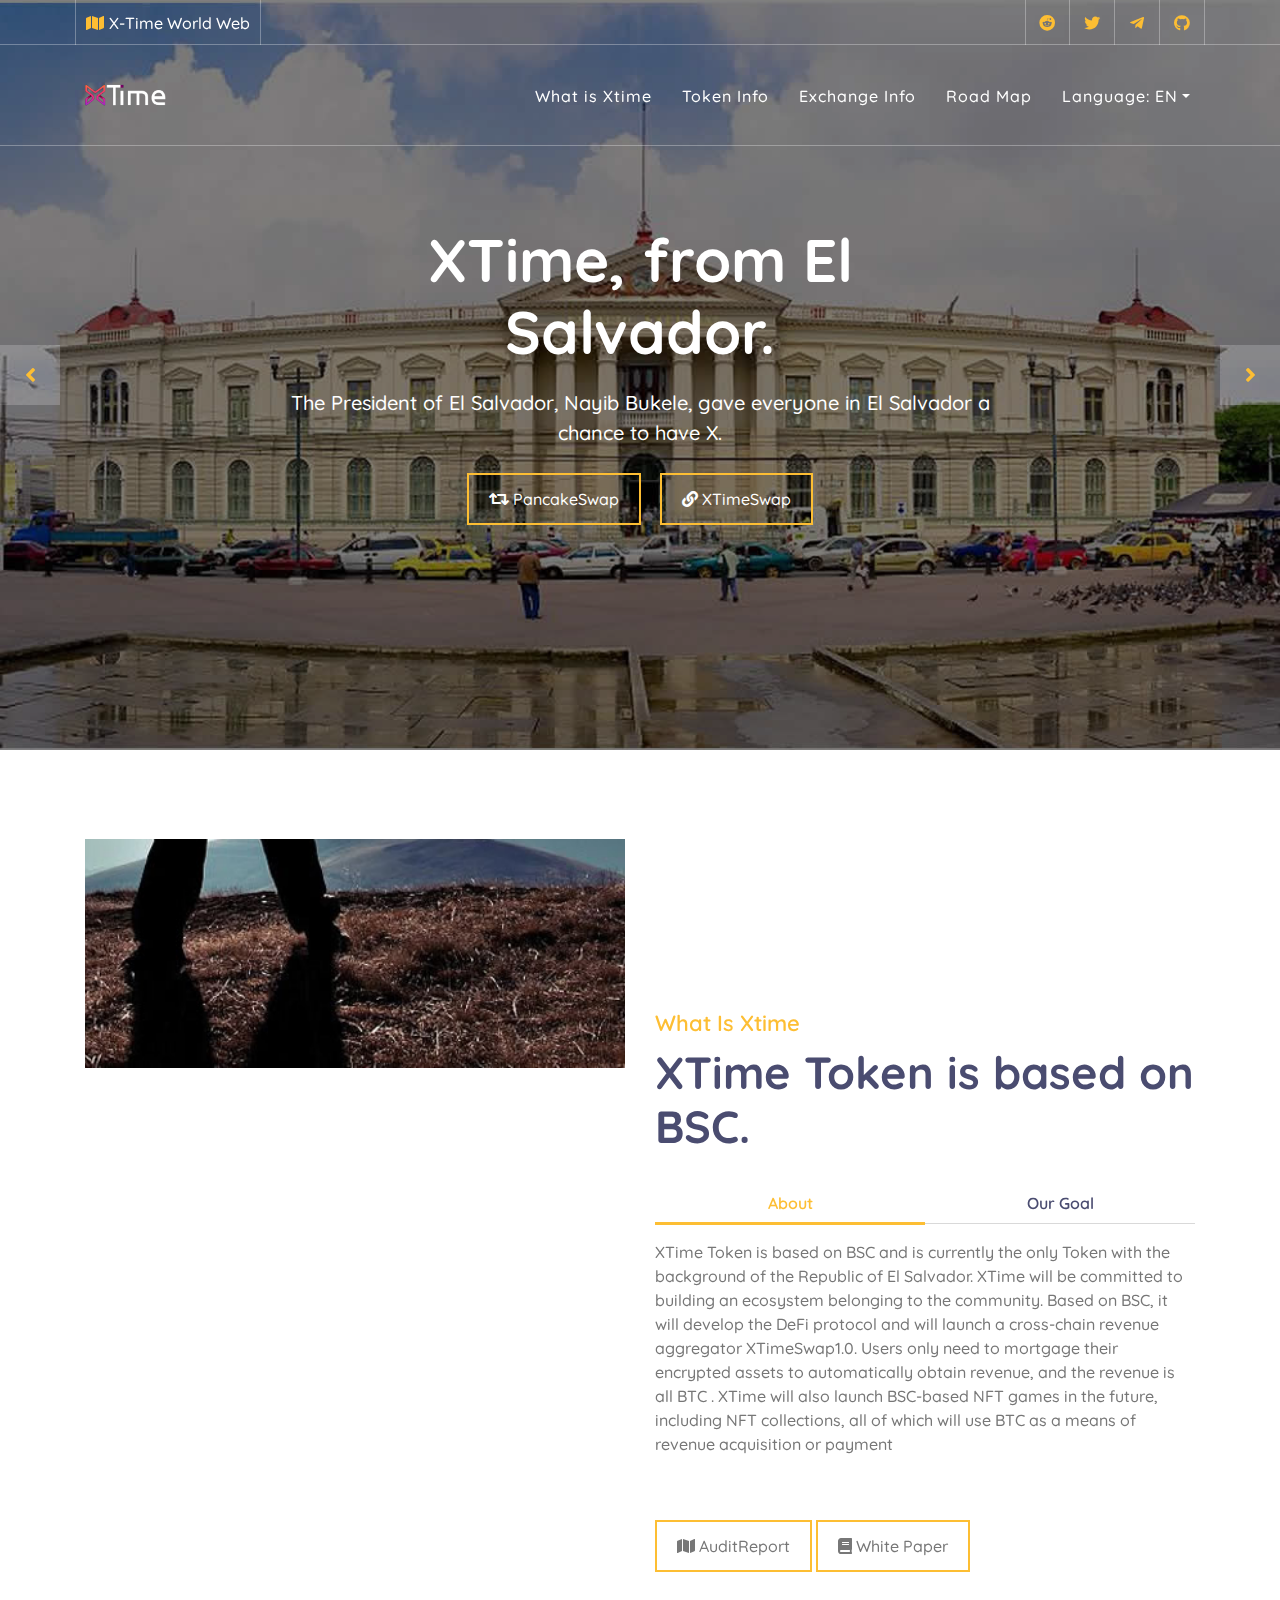
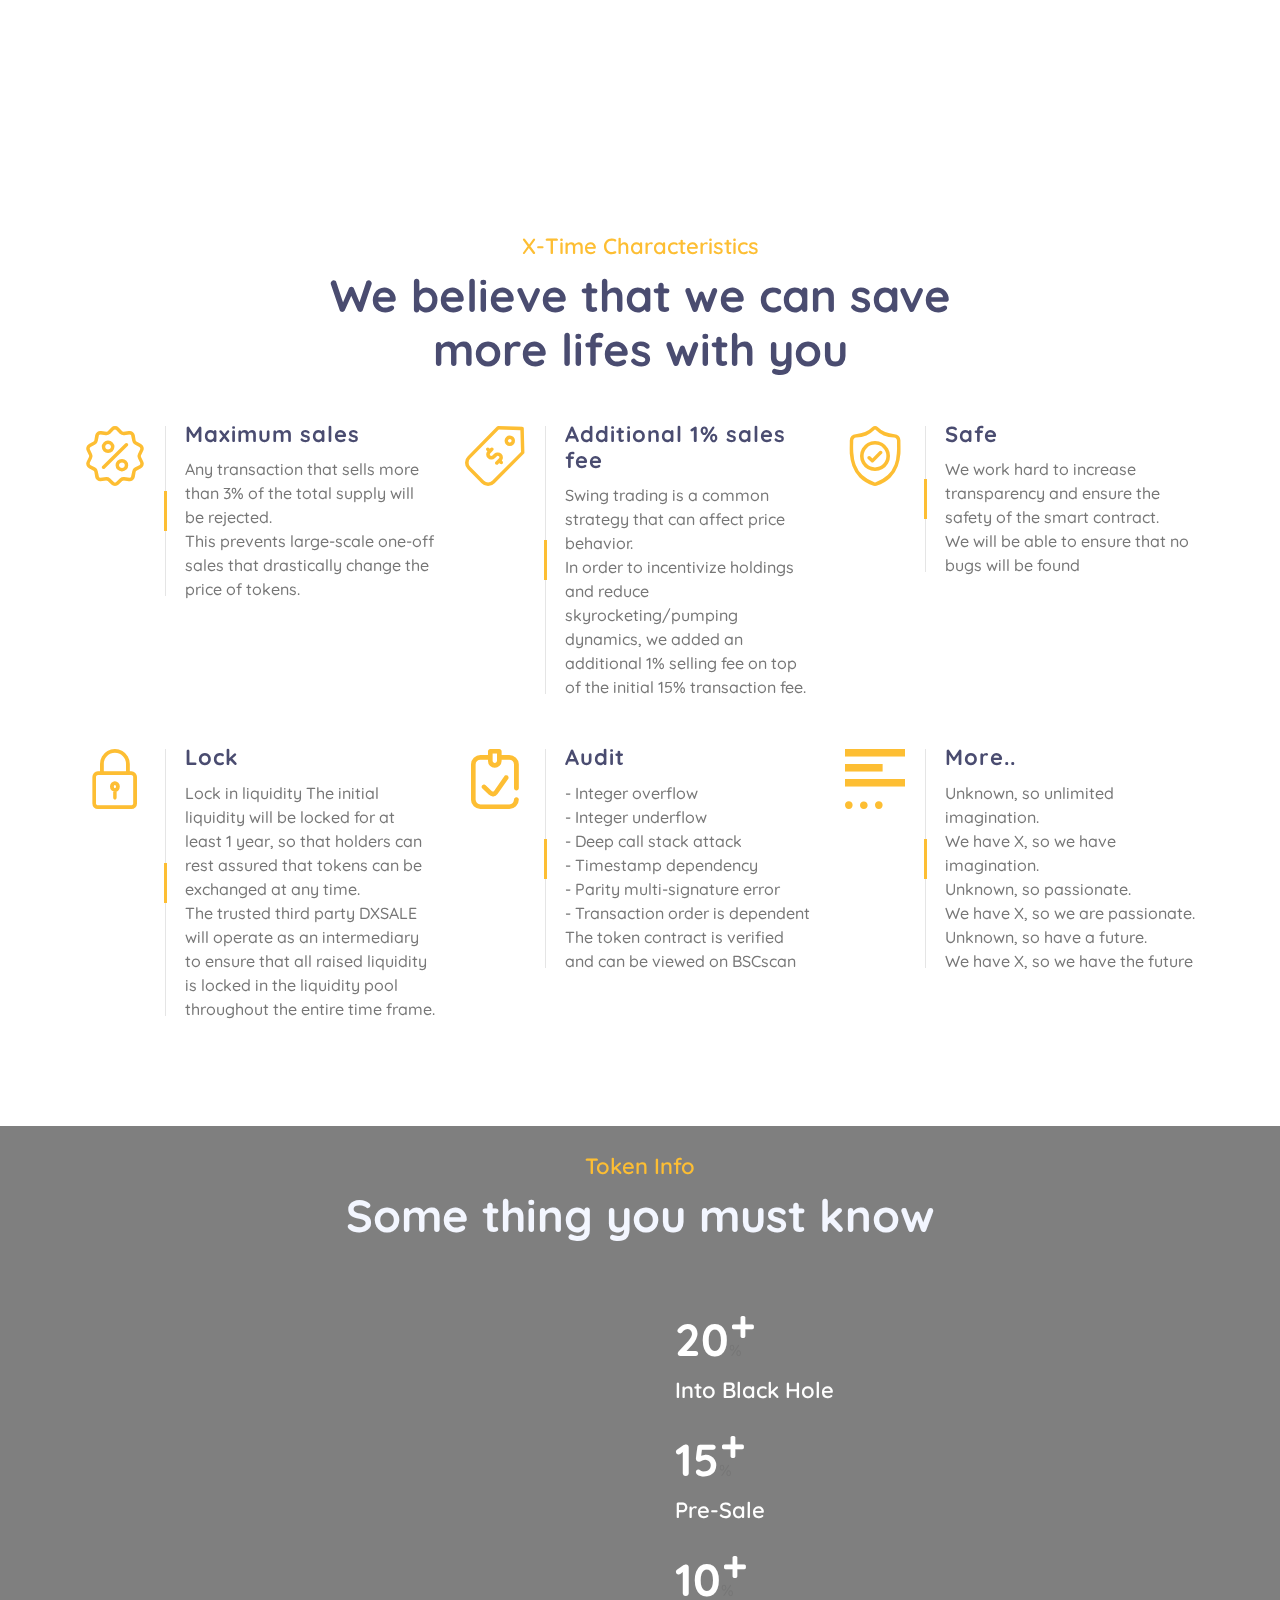
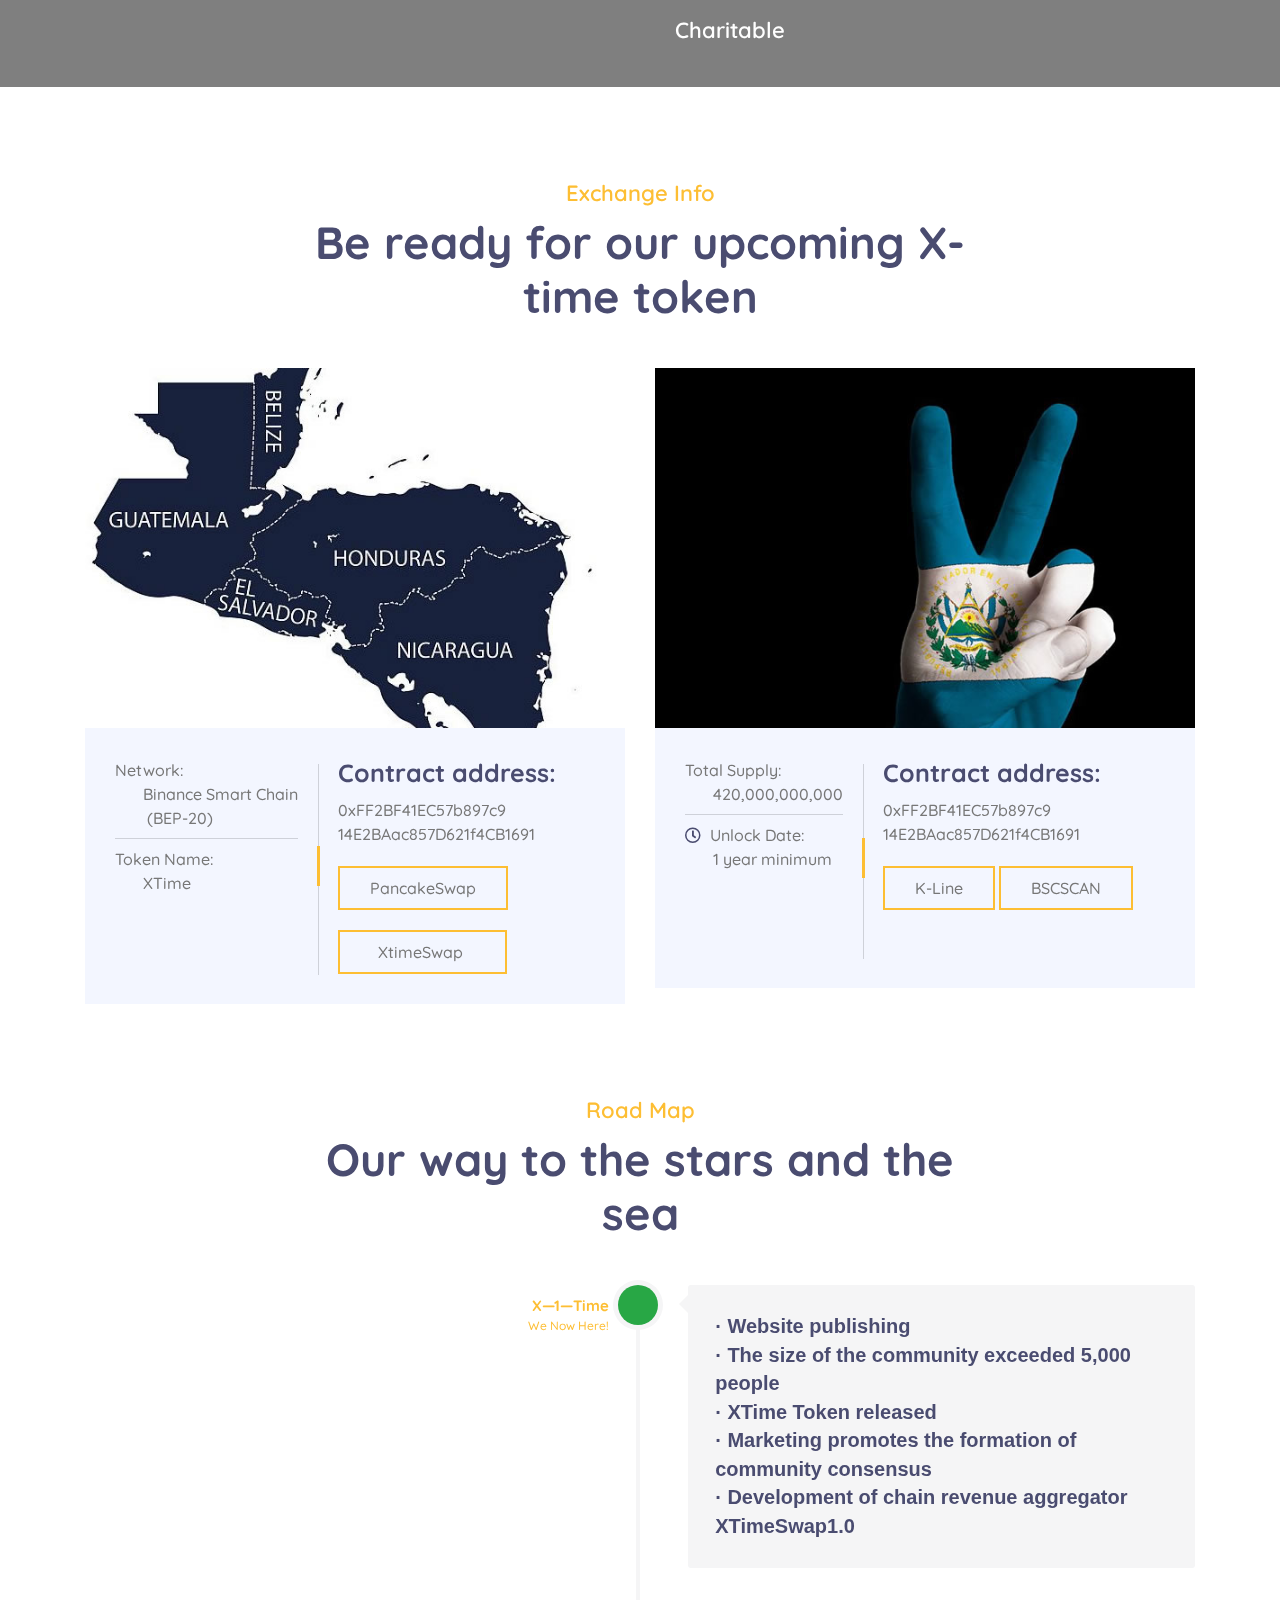
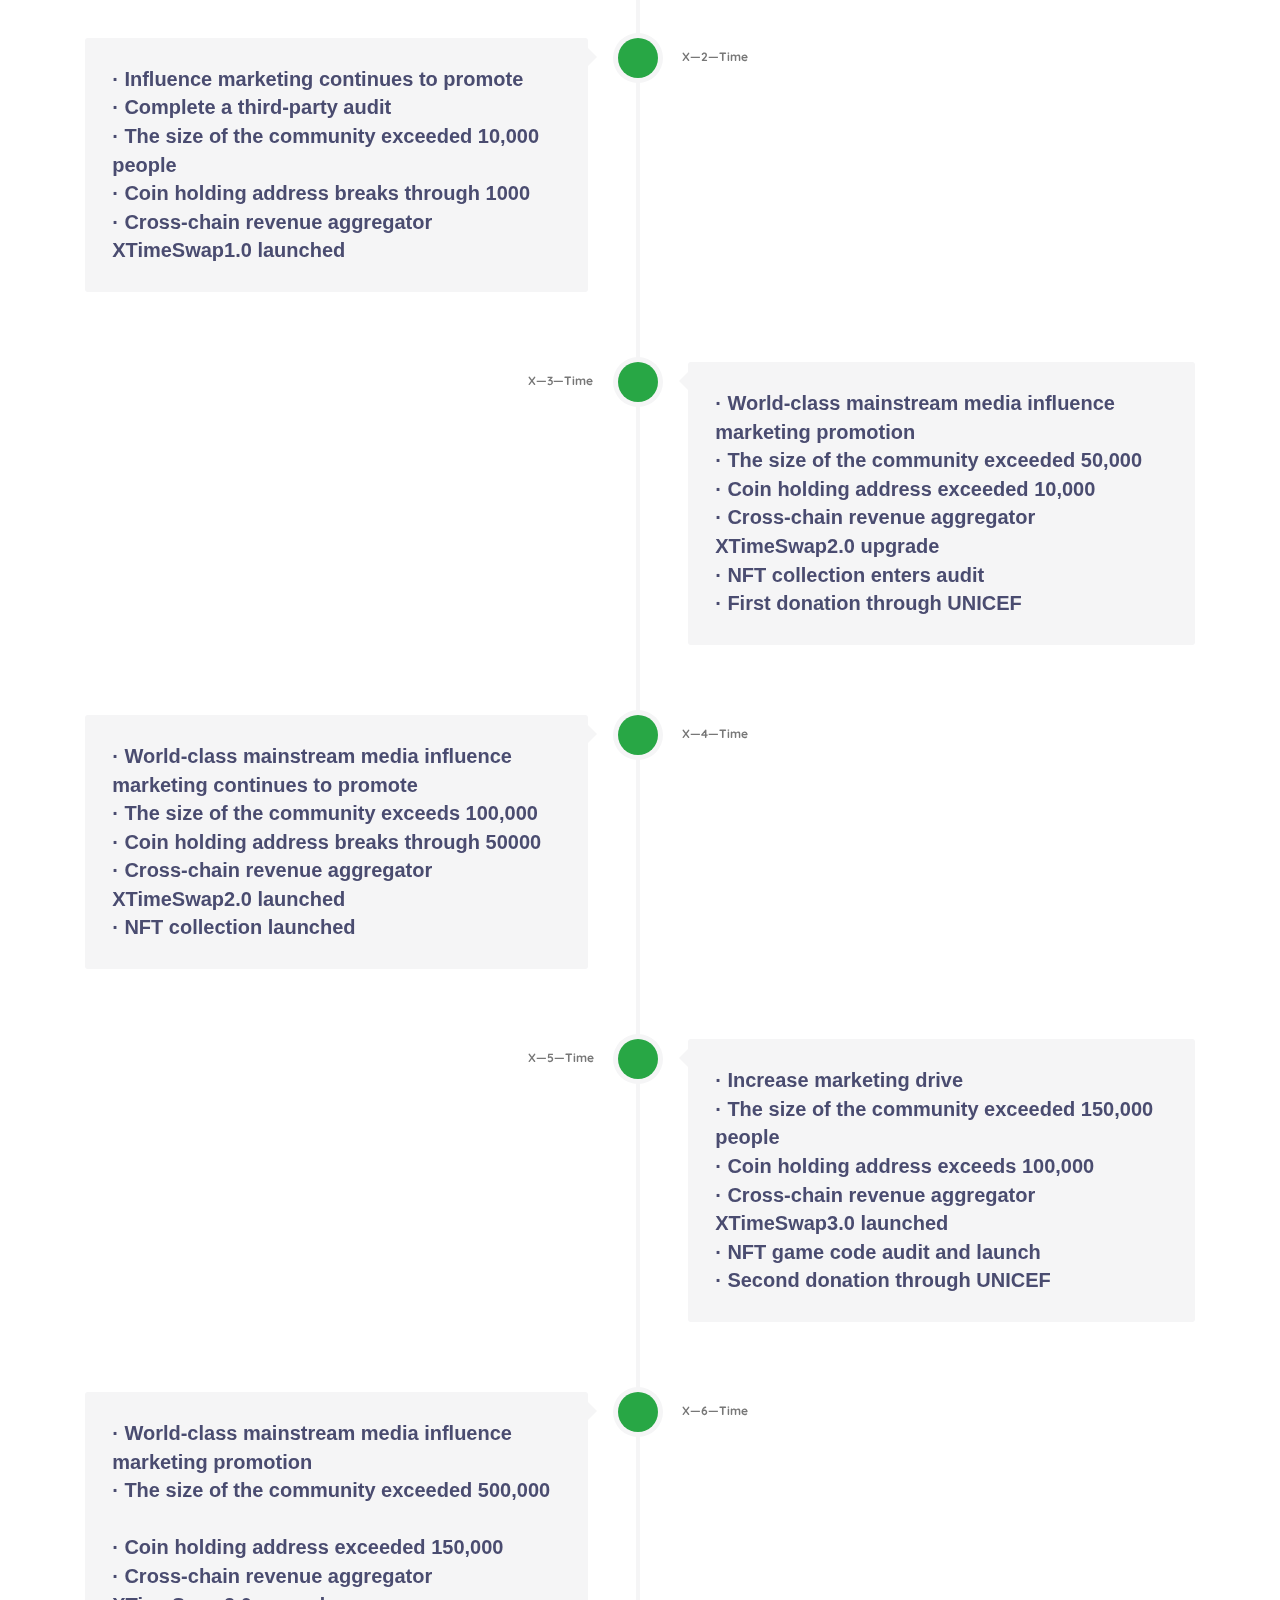
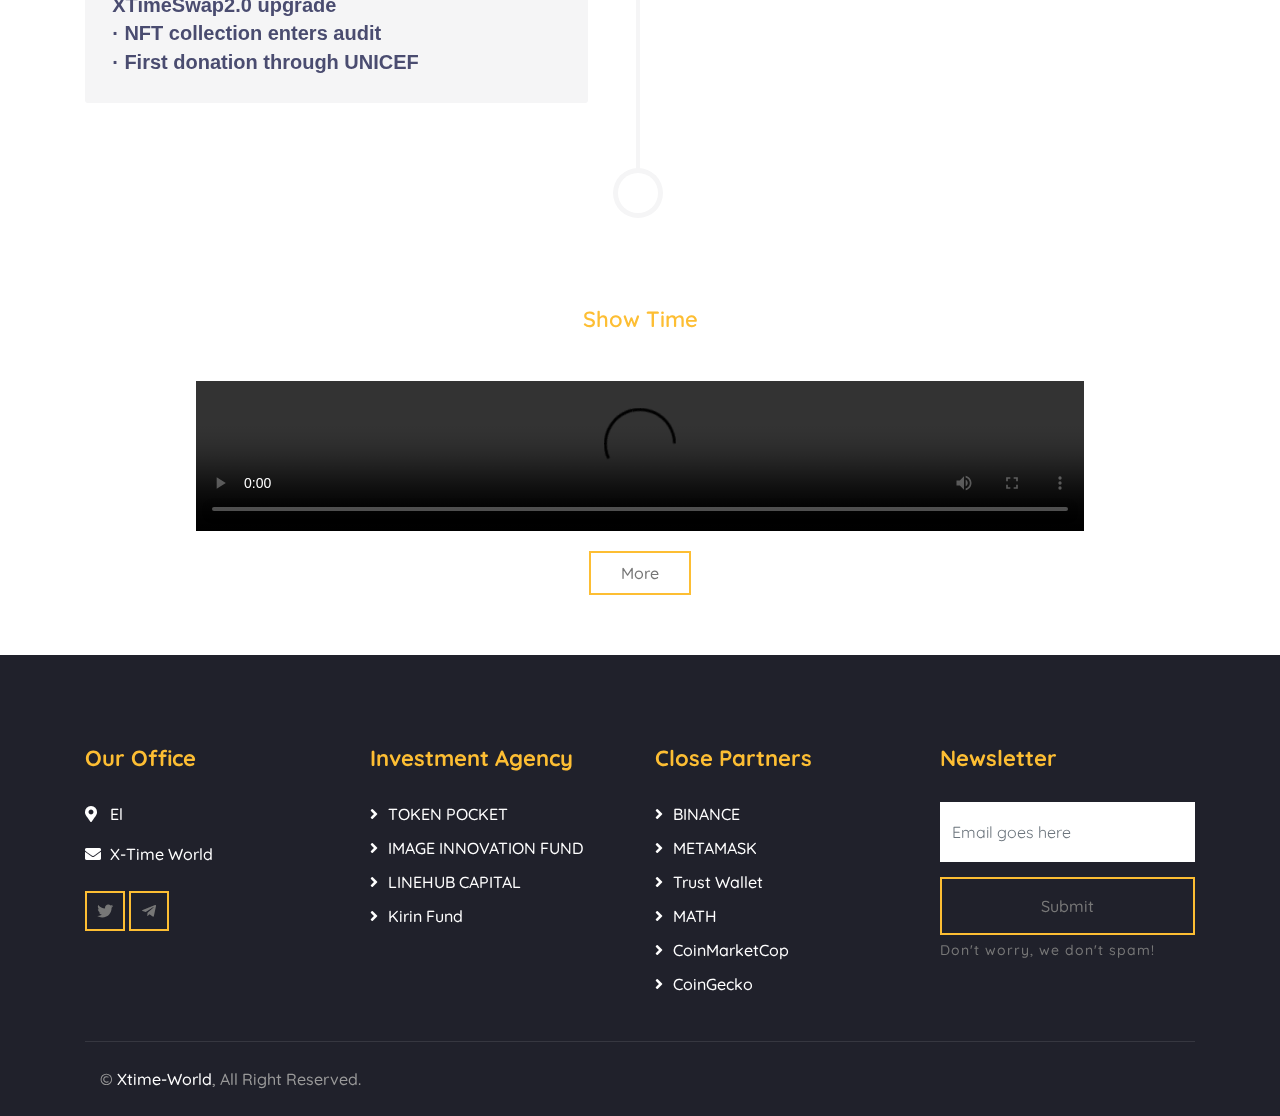
==== commit 5cfced8b: "Update index.html" ====
--- a/index.html
+++ b/index.html
@@ -2,10 +2,10 @@
 <html>
 	<head>
 		<meta charset="utf-8">
-		<title>Xtime World</title>
+		<title>XTime World</title>
 		<meta content="width=device-width, initial-scale=1.0" name="viewport">
 		<meta content="Xtime World Bitcoin" name="keywords">
-		<meta content="Xtime  World" name="description">
+    <meta content="Xtime  World" name="description">
 		<meta name="twitter:image" content = "img/logo-icon.png">
 		<meta name="twitter:card" content="summary">
 		<meta name="twitter:title" content="XTime Token is based on BSC and is currently the only Token with the background of the Republic of El Salvador. ">
@@ -76,8 +76,8 @@
 							<div class="dropdown-menu" id="menux">
 								<a onclick="window.translate(-1)" class="dropdown-item">English</a>
 								<a onclick="window.translate(0)" class="dropdown-item">简体中文</a>
-								<a onclick="window.translate(1)" class="dropdown-item">繁體中文</a>
-								<a onclick="window.translate(2)" class="dropdown-item">日本語</a>
+								<a onclick="window.translate(1)" class="dropdown-item">繁体中文</a>
+								<a onclick="window.translate(2)" class="dropdown-item">日本语</a>
 							</div>
 						</div>
 					</div>
@@ -794,7 +794,7 @@
 						<p>&copy; <a href="#">Xtime-World</a>, All Right Reserved.</p>
 					</div>
 					<div class="col-md-6">
-						<p>Designed By RandomGuy</a></p>
+
 					</div>
 				</div>
 			</div>
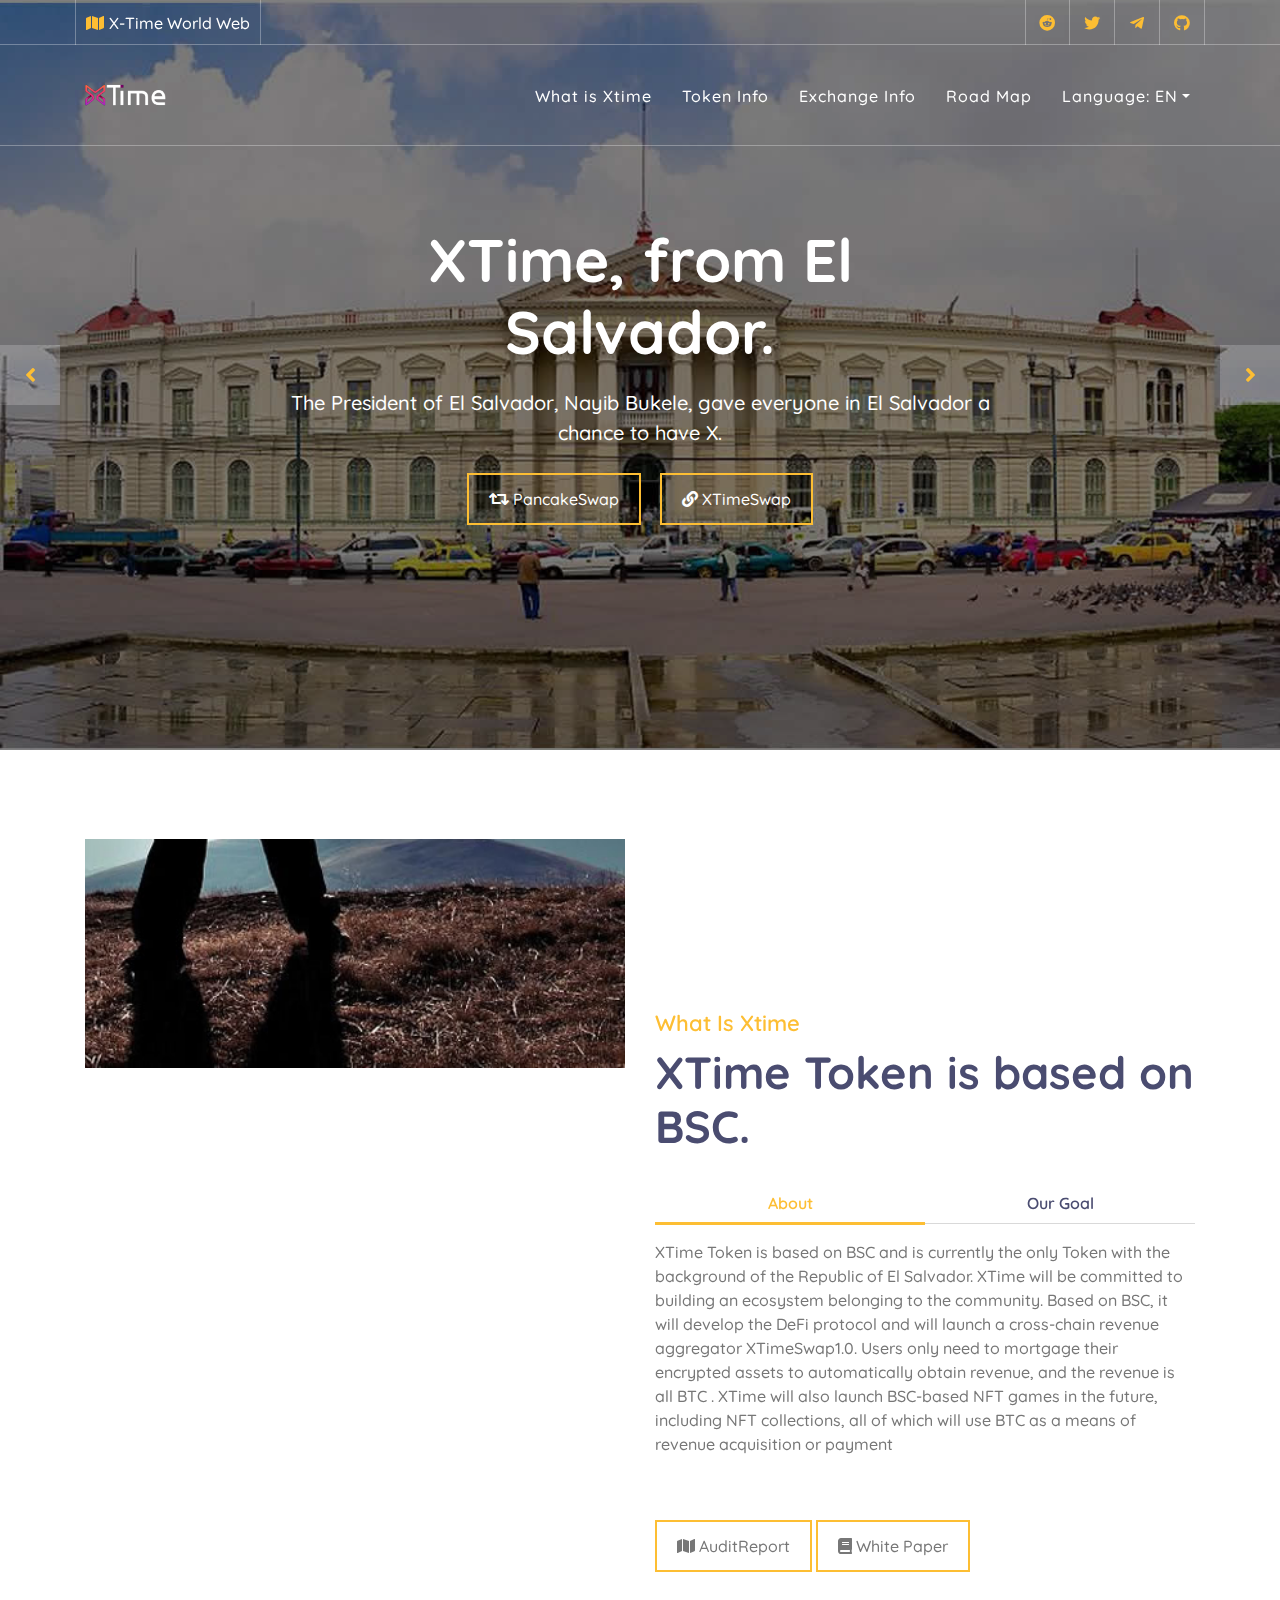
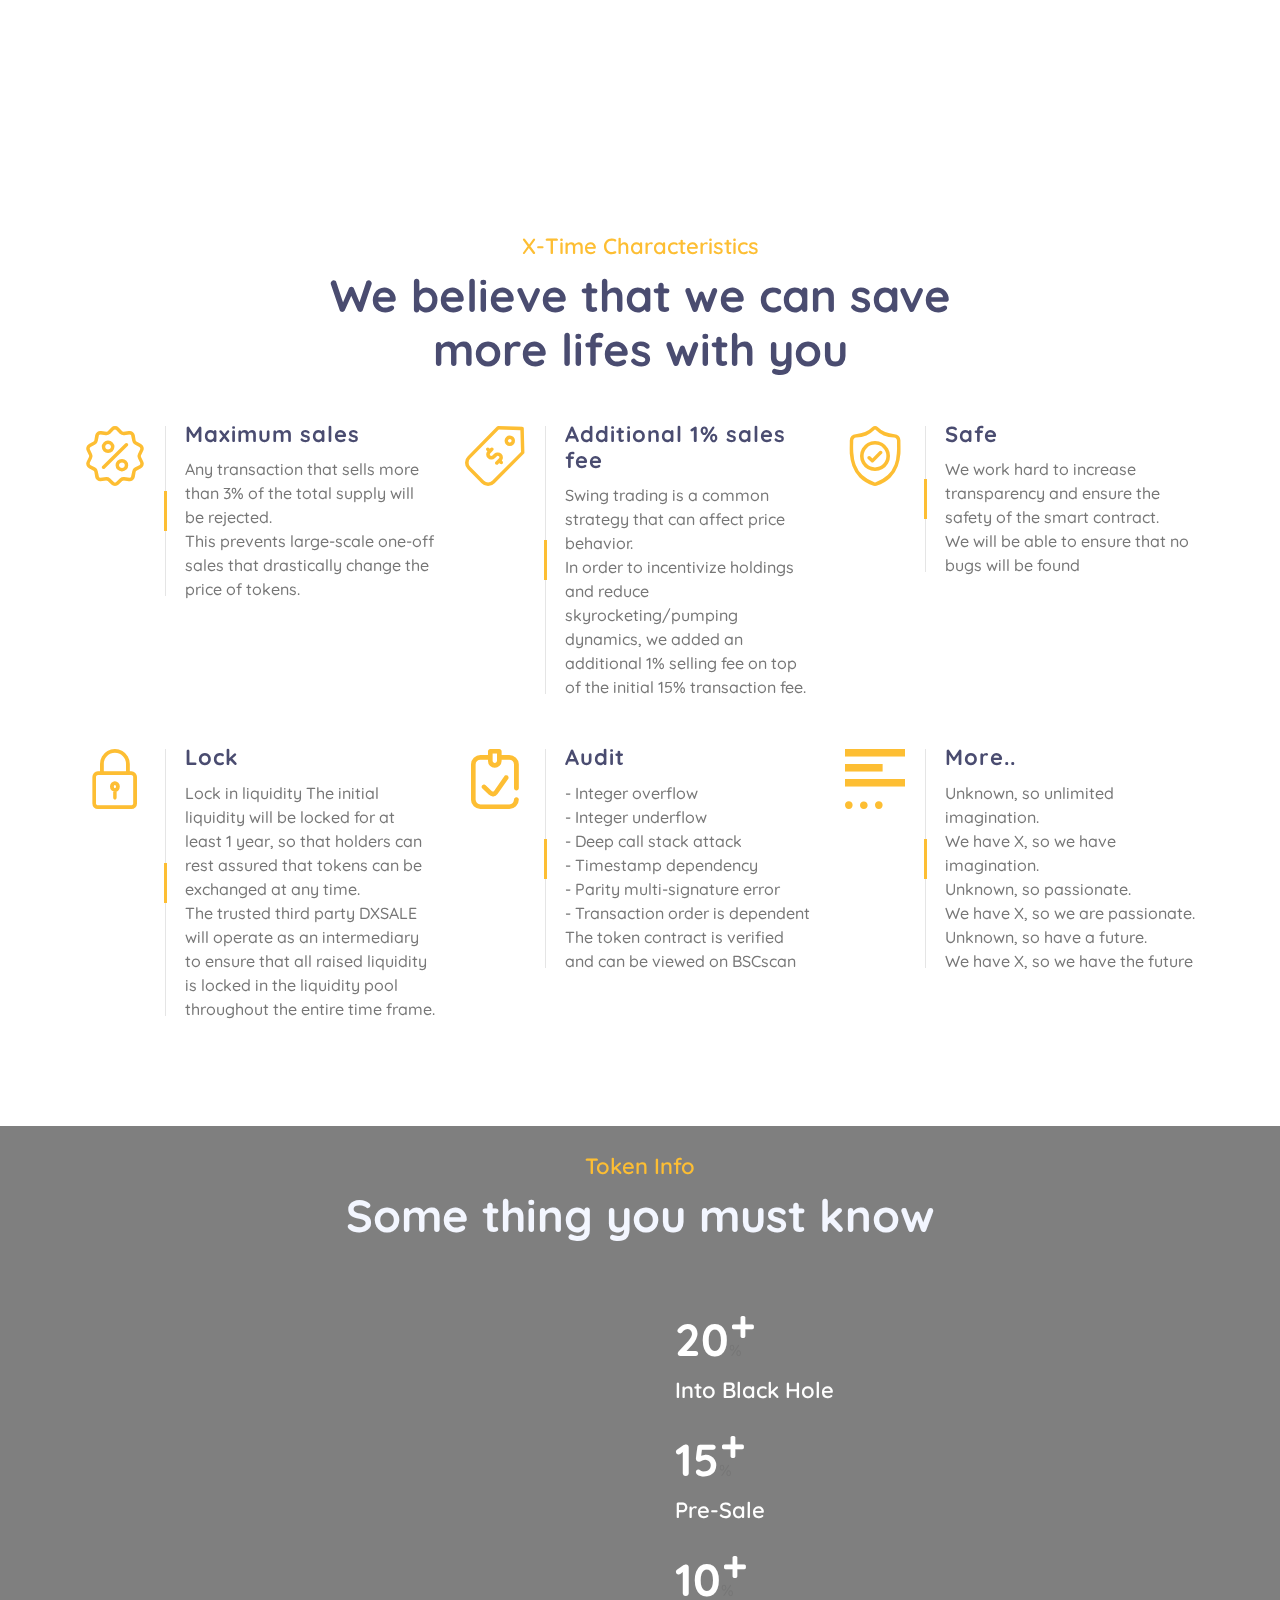
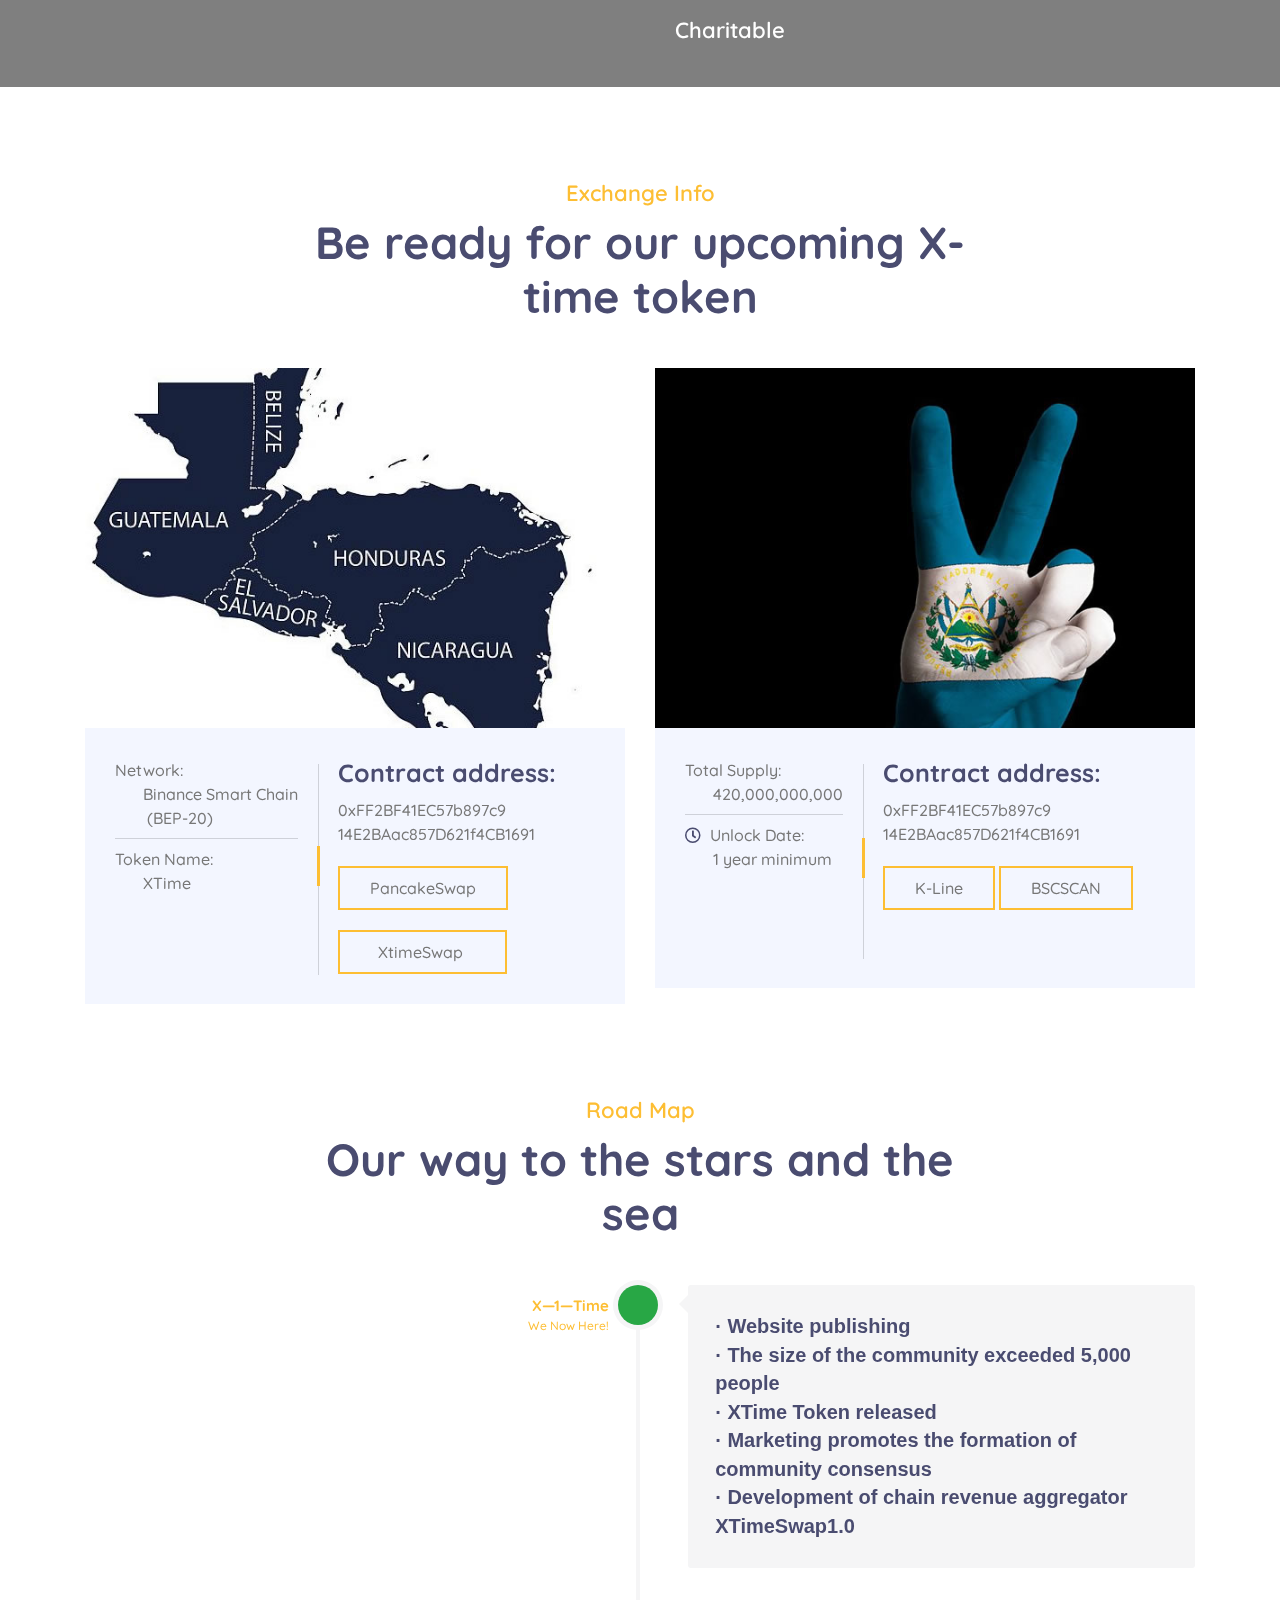
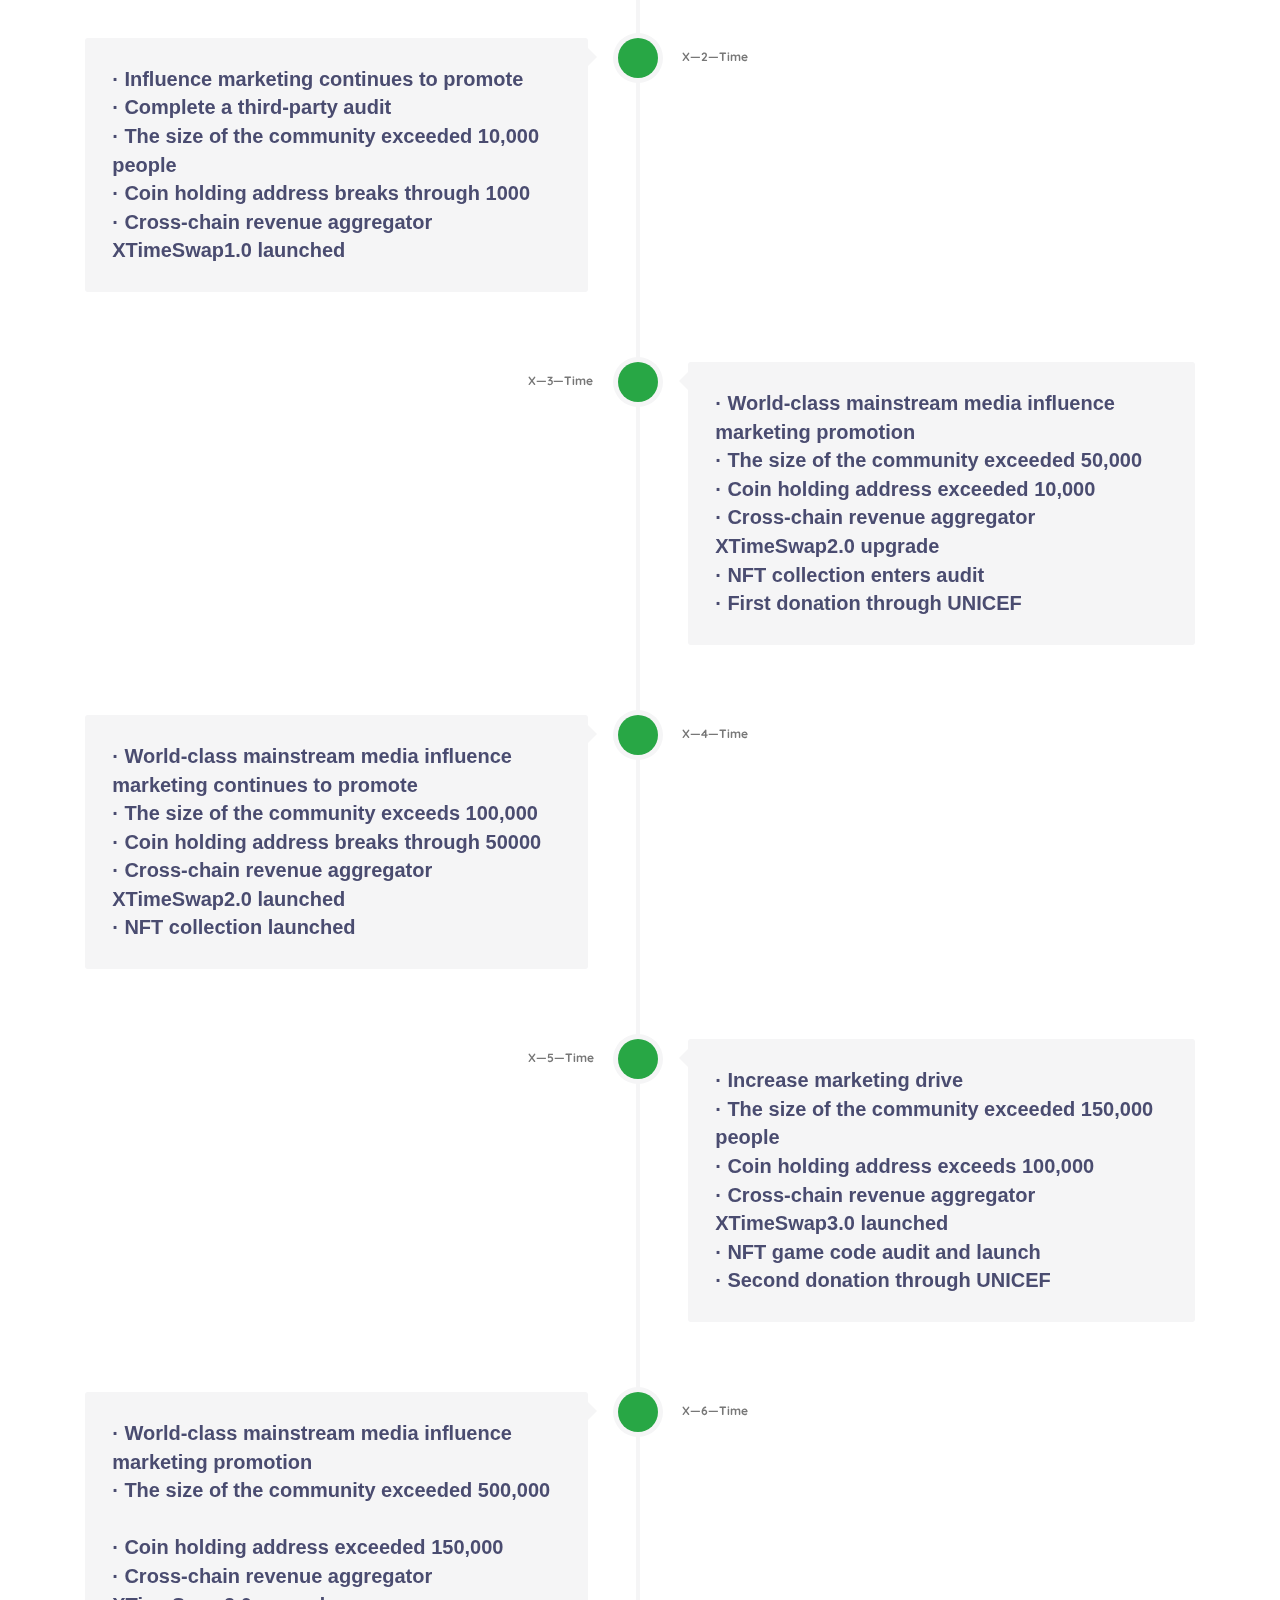
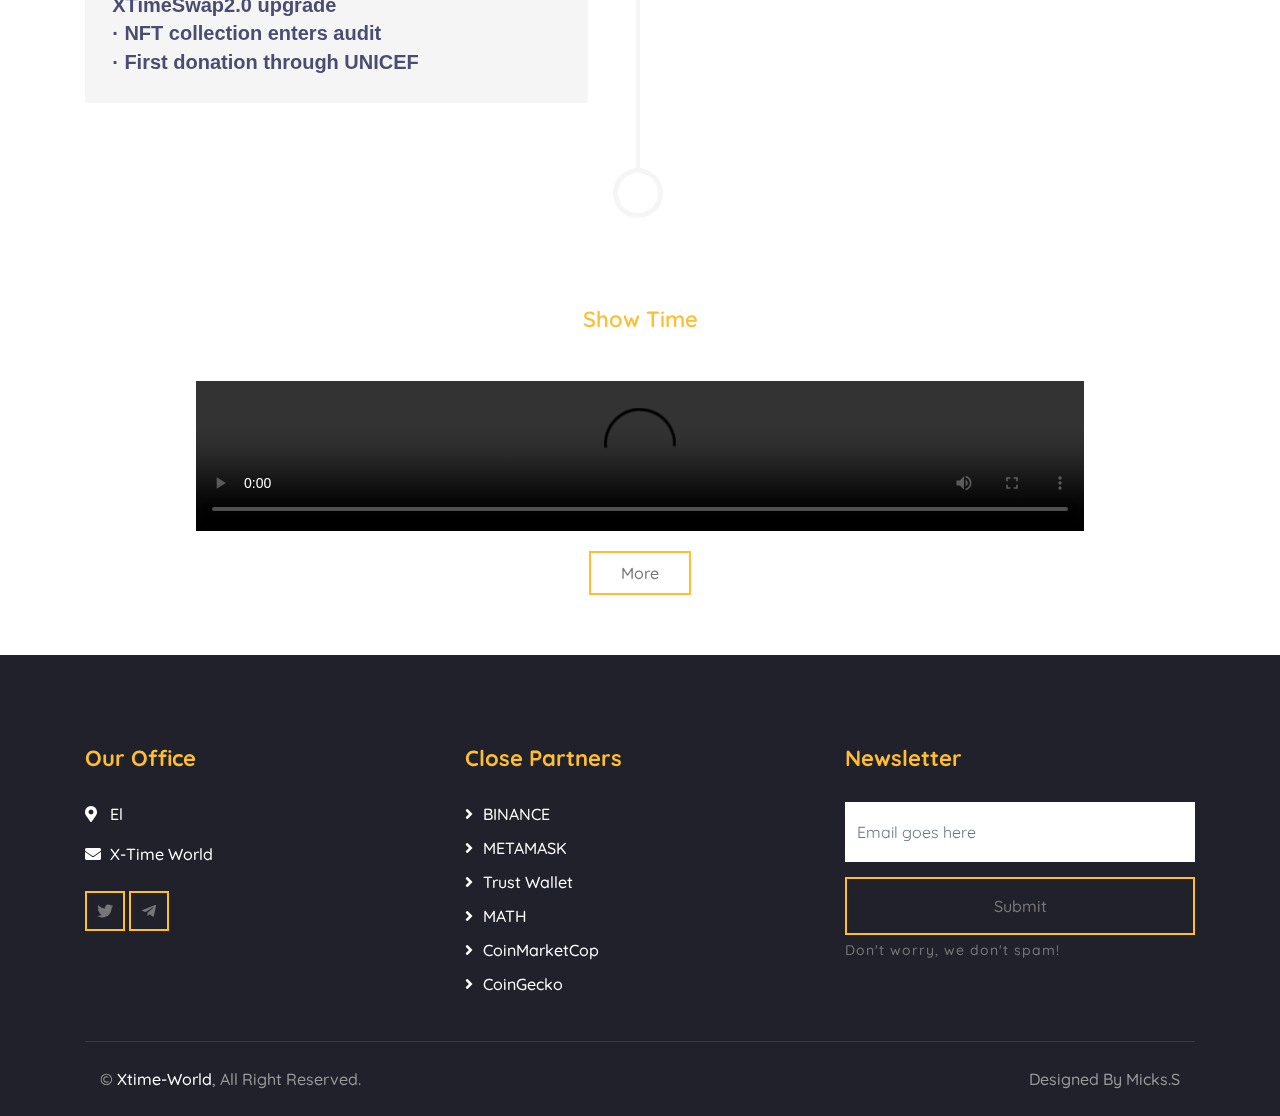
==== commit 4c27d3c7: "(feat):remove investment info" ====
--- a/index.html
+++ b/index.html
@@ -744,7 +744,7 @@
 		<div class="footer">
 			<div class="container">
 				<div class="row">
-					<div class="col-lg-3 col-md-6">
+					<div class="col-lg-4 col-md-6">
 						<div class="footer-contact">
 							<h2>Our Office</h2>
 							<p><i class="fa fa-map-marker-alt"></i>El</p>
@@ -756,16 +756,7 @@
 							</div>
 						</div>
 					</div>
-					<div class="col-lg-3 col-md-6">
-						<div class="footer-link">
-							<h2>Investment Agency</h2>
-							<a href="">TOKEN POCKET</a>
-							<a href="">IMAGE INNOVATION FUND</a>
-							<a href="">LINEHUB CAPITAL</a>
-							<a href="">Kirin Fund</a>
-						</div>
-					</div>
-					<div class="col-lg-3 col-md-6">
+					<div class="col-lg-4 col-md-6">
 						<div class="footer-link">
 							<h2>Close Partners</h2>
 							<a href="">BINANCE</a>
@@ -776,7 +767,7 @@
 							<a href="">CoinGecko</a>
 						</div>
 					</div>
-					<div class="col-lg-3 col-md-6">
+					<div class="col-lg-4 col-md-6">
 						<div class="footer-newsletter">
 							<h2>Newsletter</h2>
 							<form>
@@ -794,7 +785,7 @@
 						<p>&copy; <a href="#">Xtime-World</a>, All Right Reserved.</p>
 					</div>
 					<div class="col-md-6">
-
+						<p>Designed By Micks.S</a></p>
 					</div>
 				</div>
 			</div>
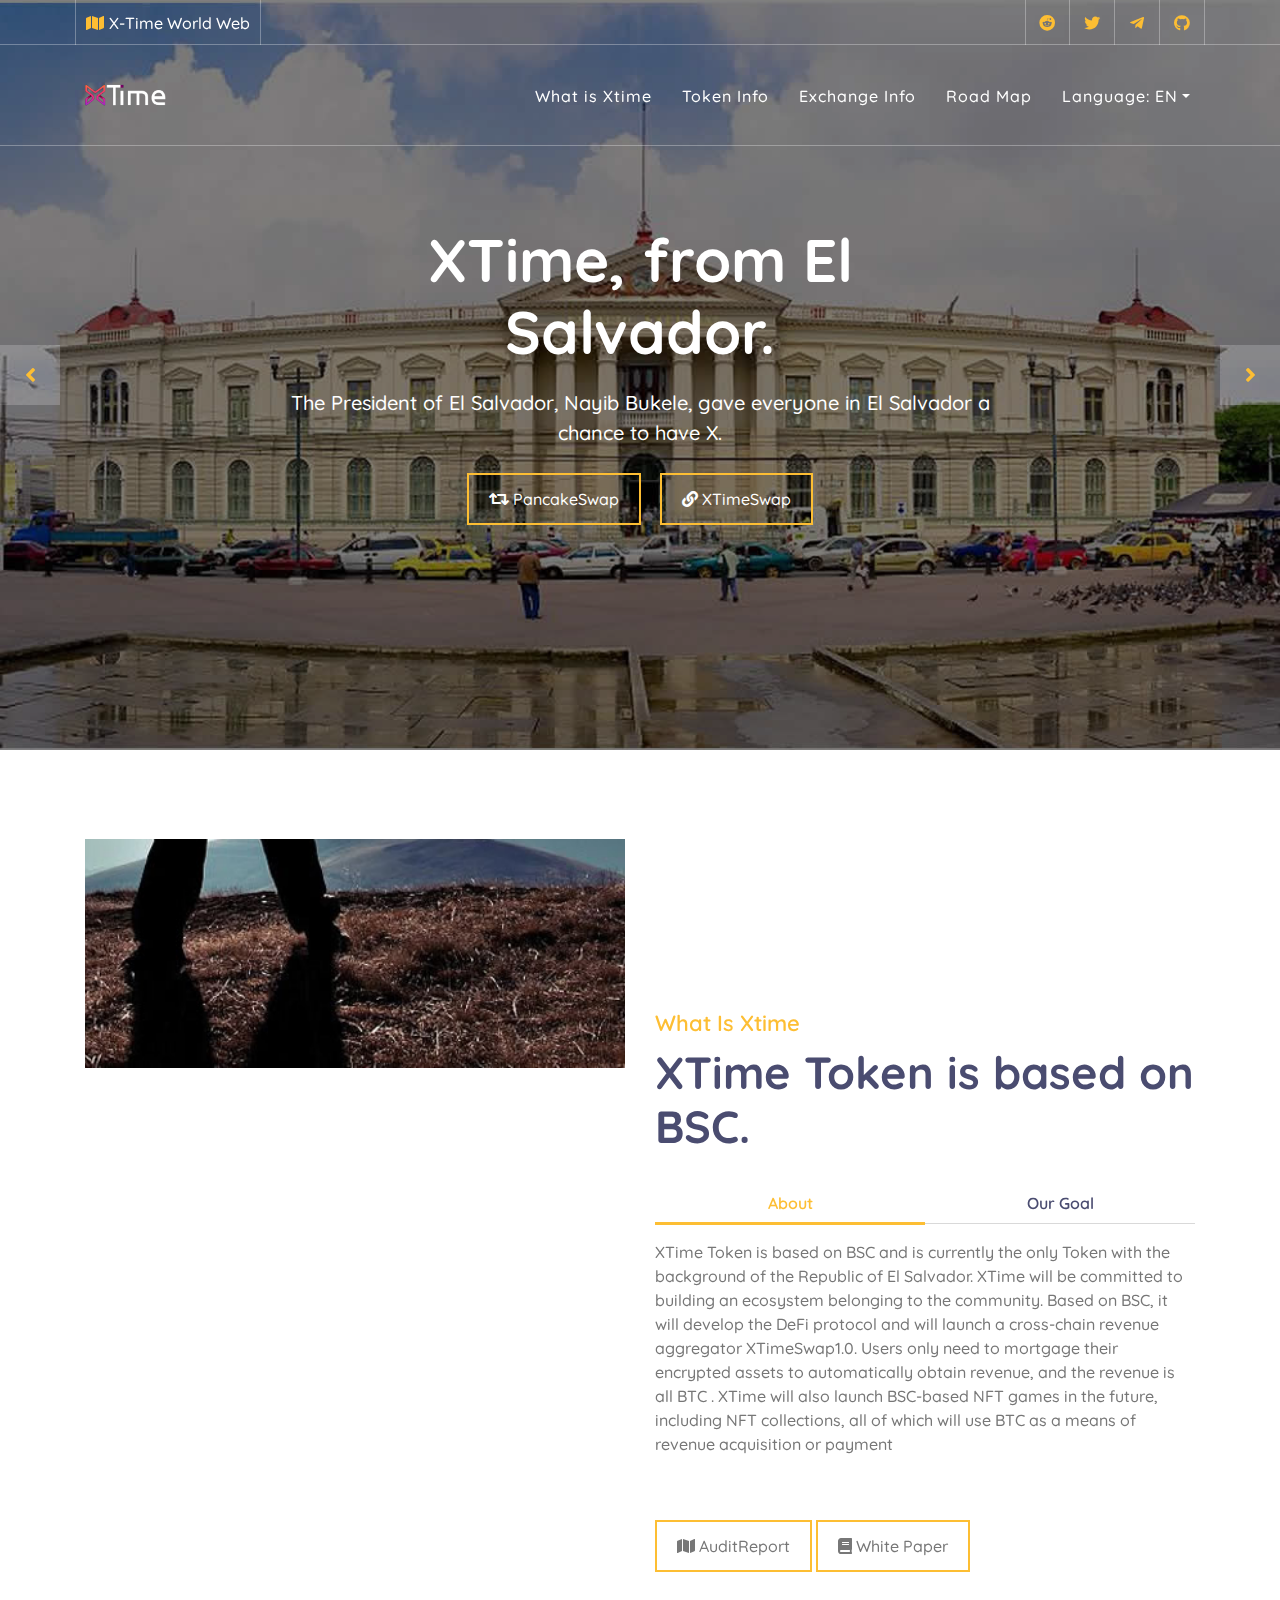
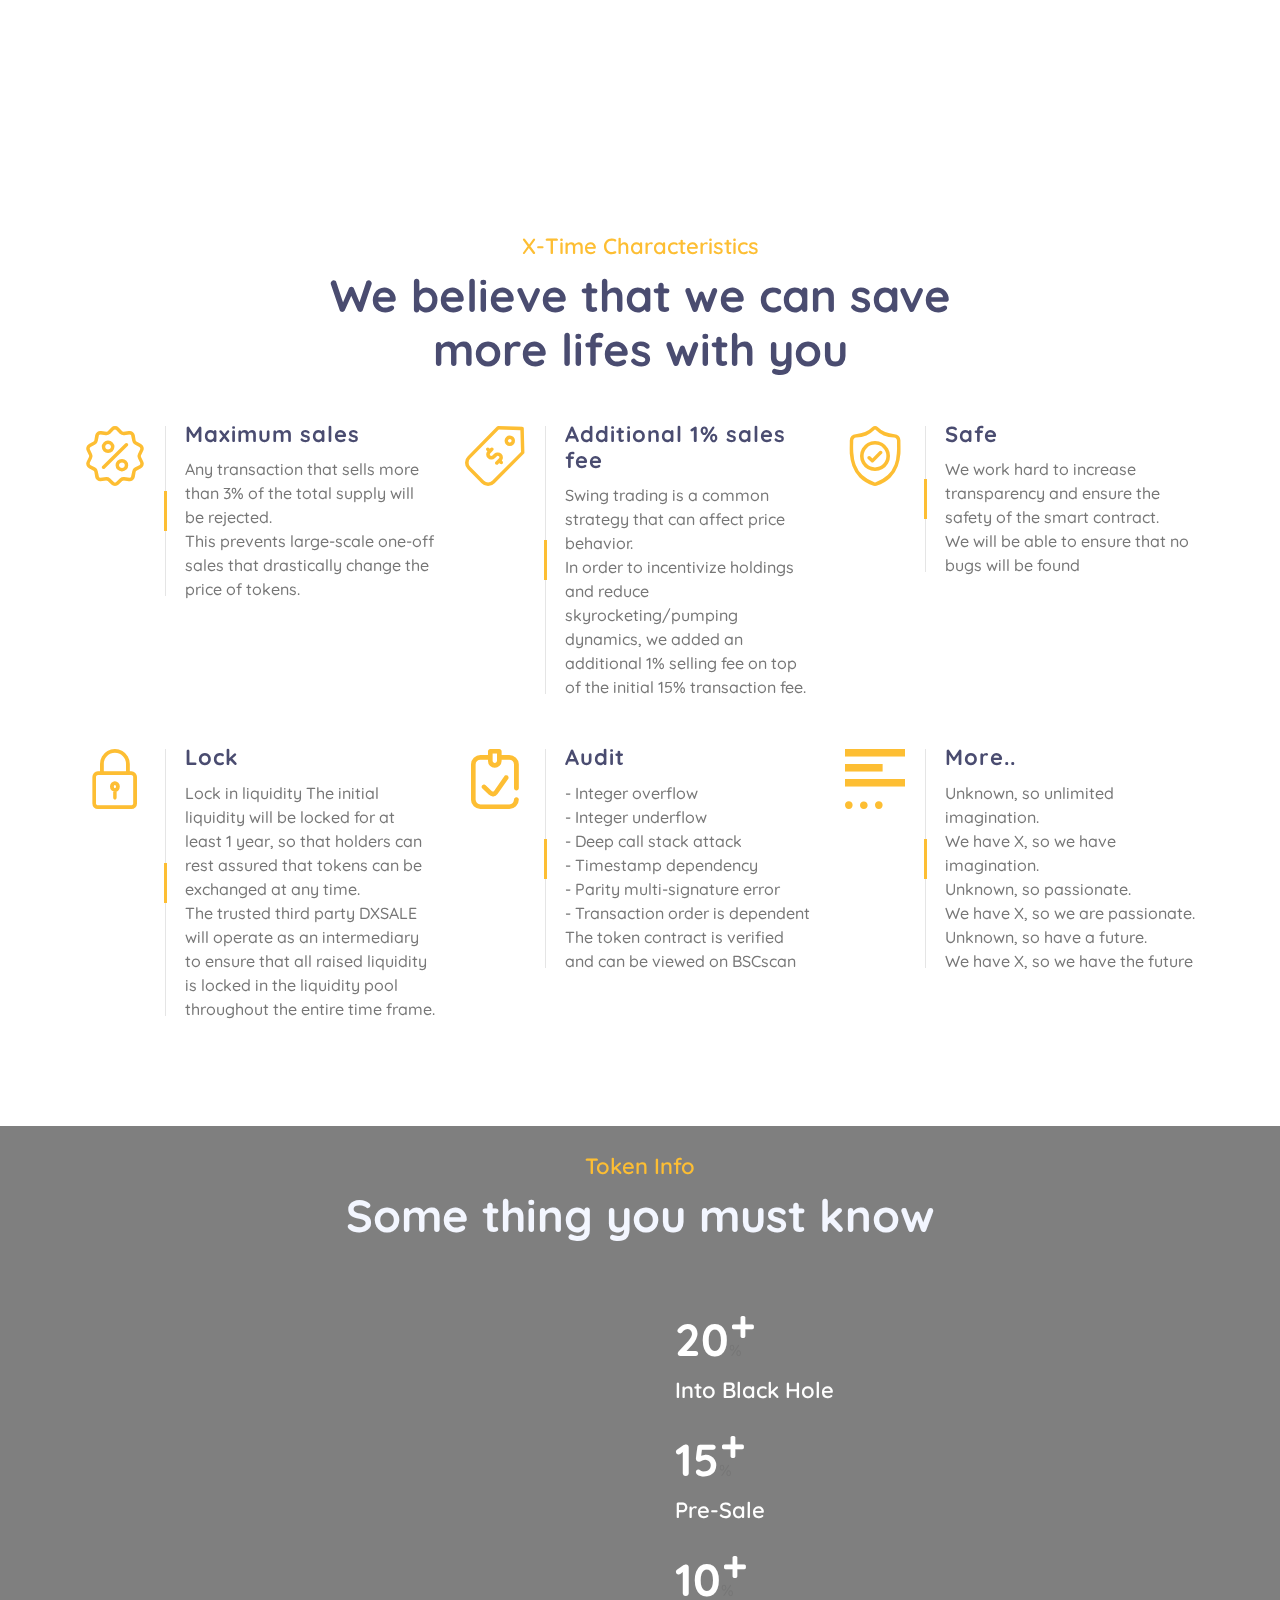
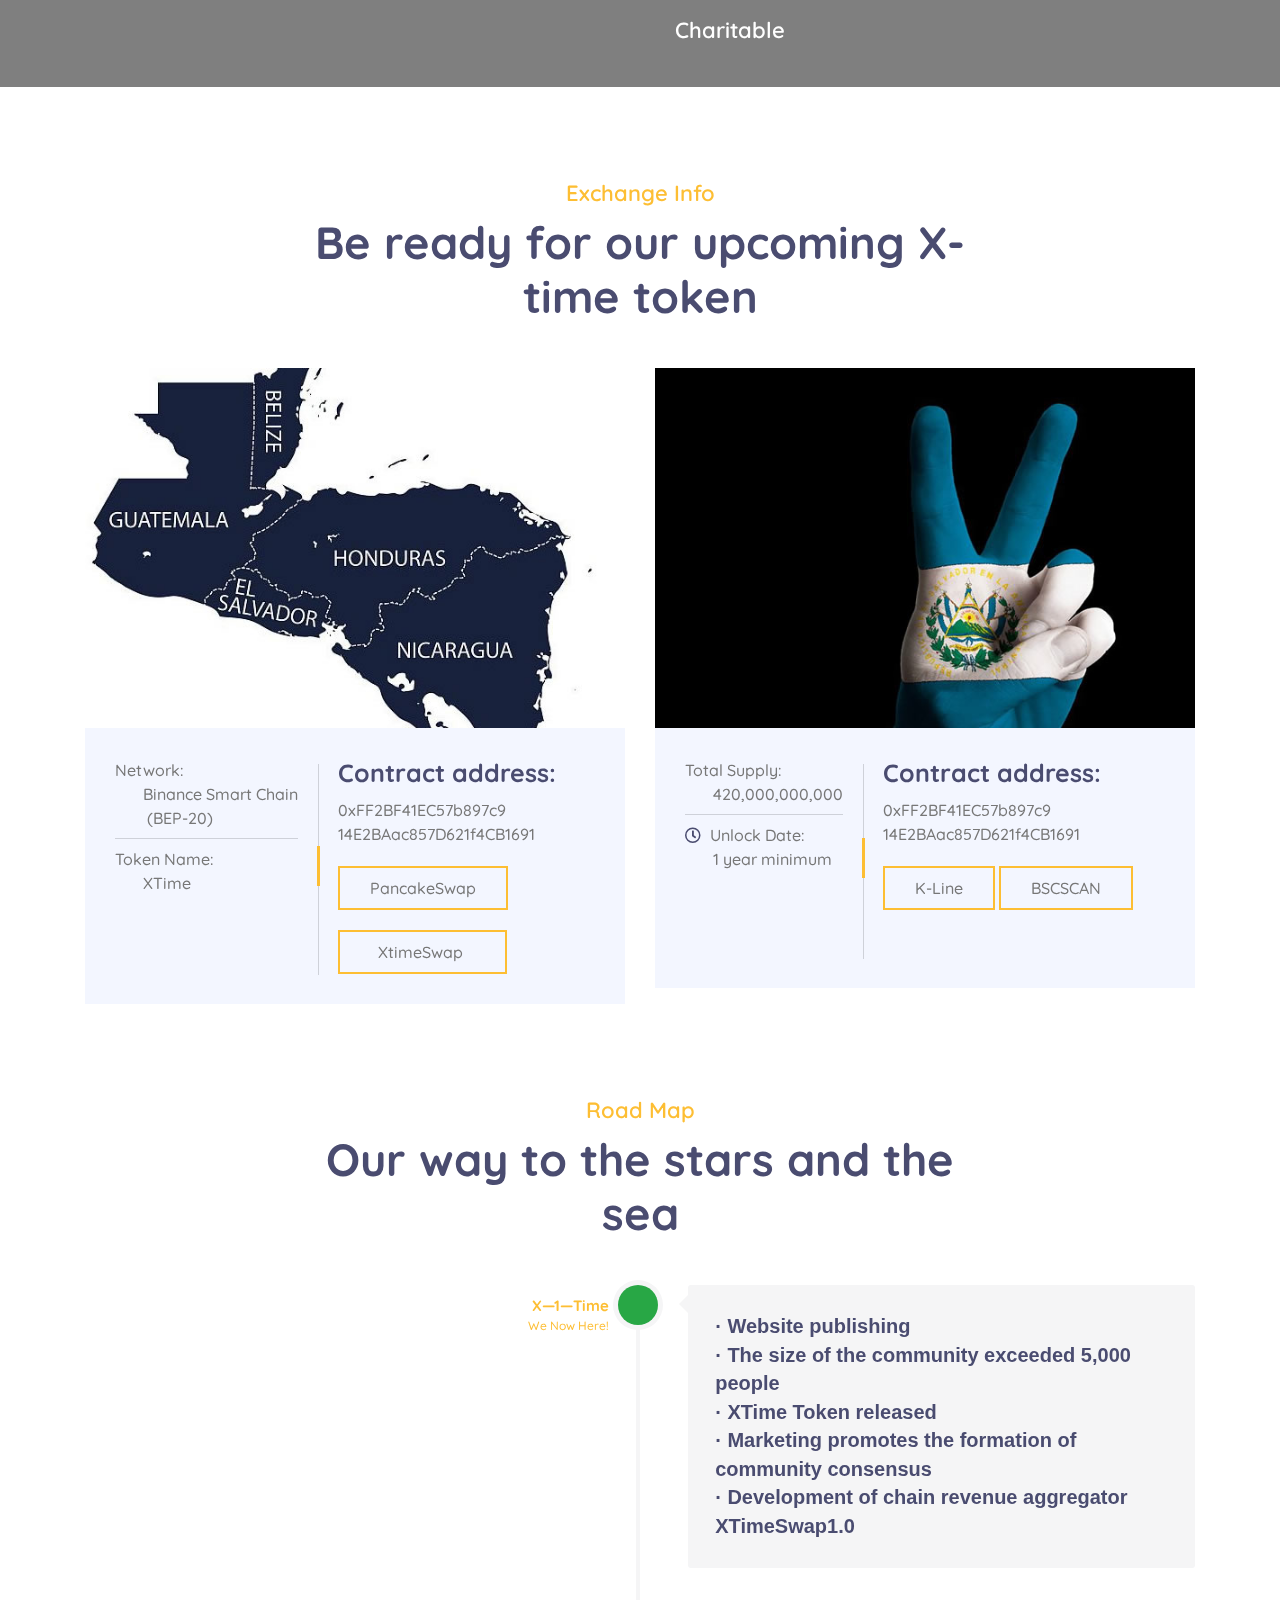
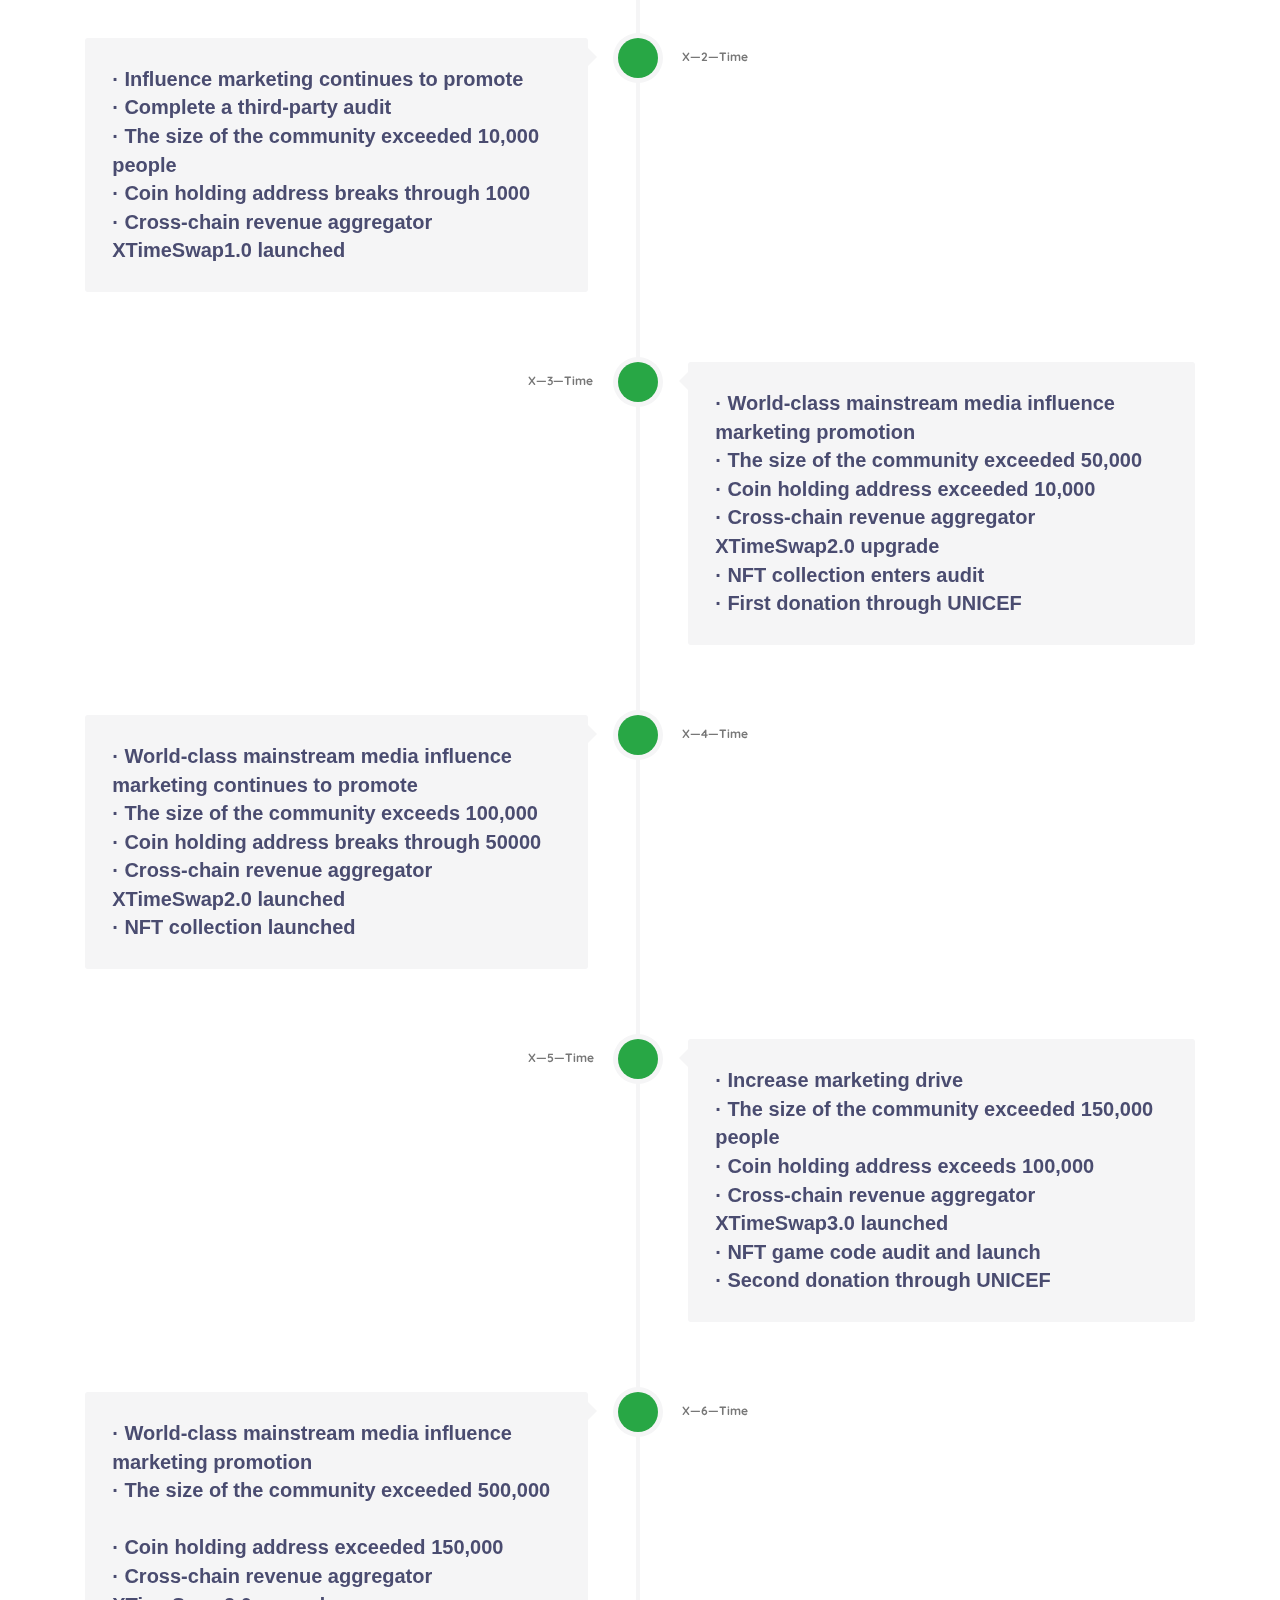
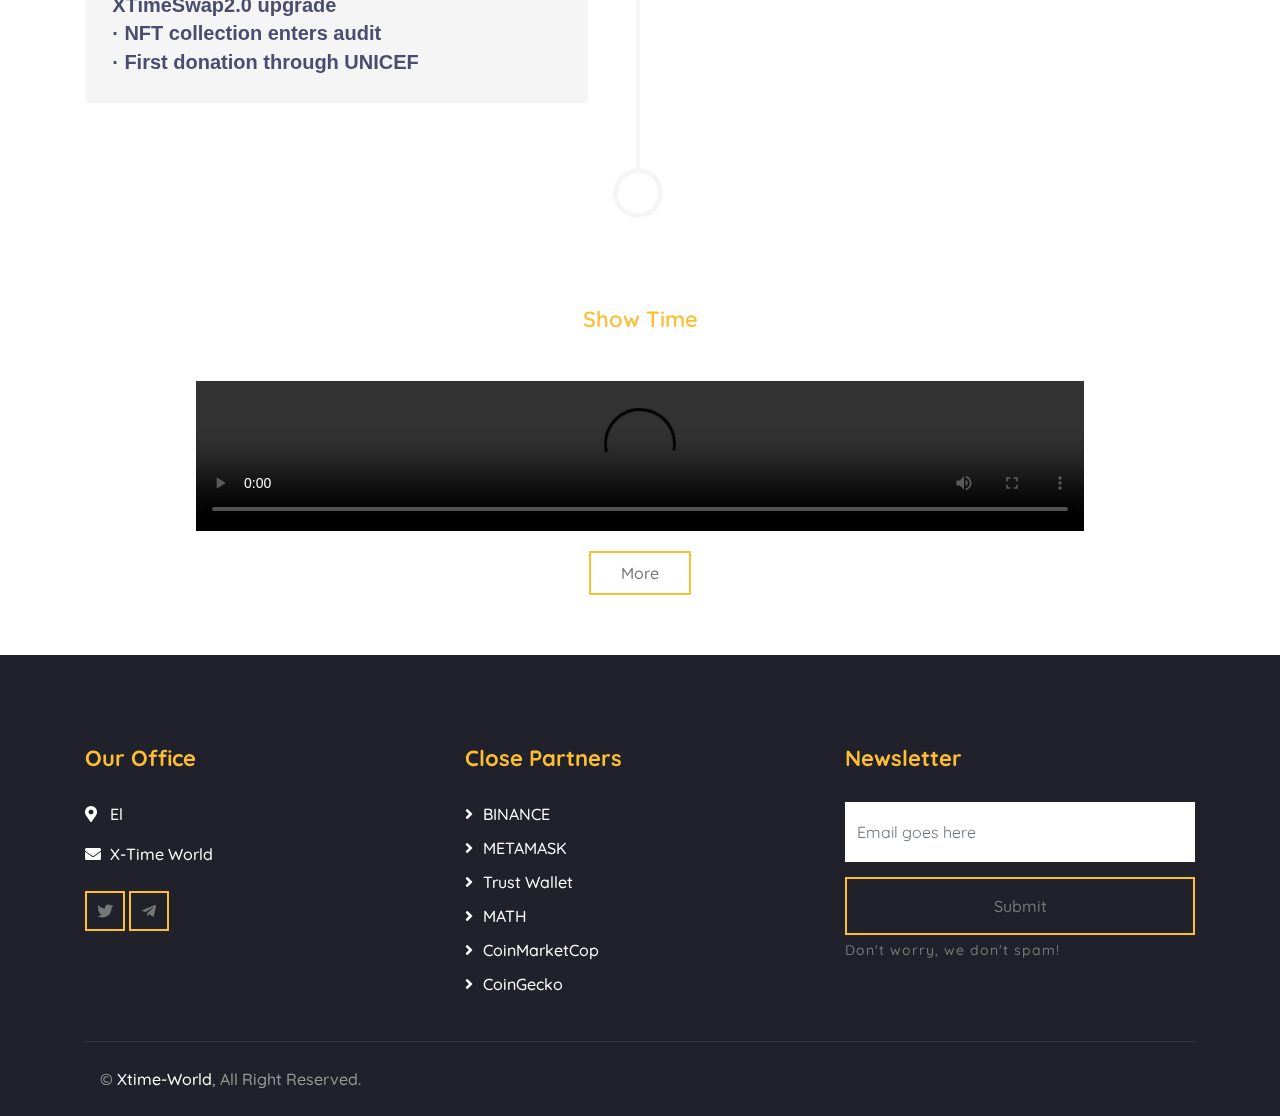
==== commit 28ae1d07: "Merge pull request #13 from opencsdream/main" ====
--- a/index.html
+++ b/index.html
@@ -785,7 +785,7 @@
 						<p>&copy; <a href="#">Xtime-World</a>, All Right Reserved.</p>
 					</div>
 					<div class="col-md-6">
-						<p>Designed By Micks.S</a></p>
+
 					</div>
 				</div>
 			</div>
